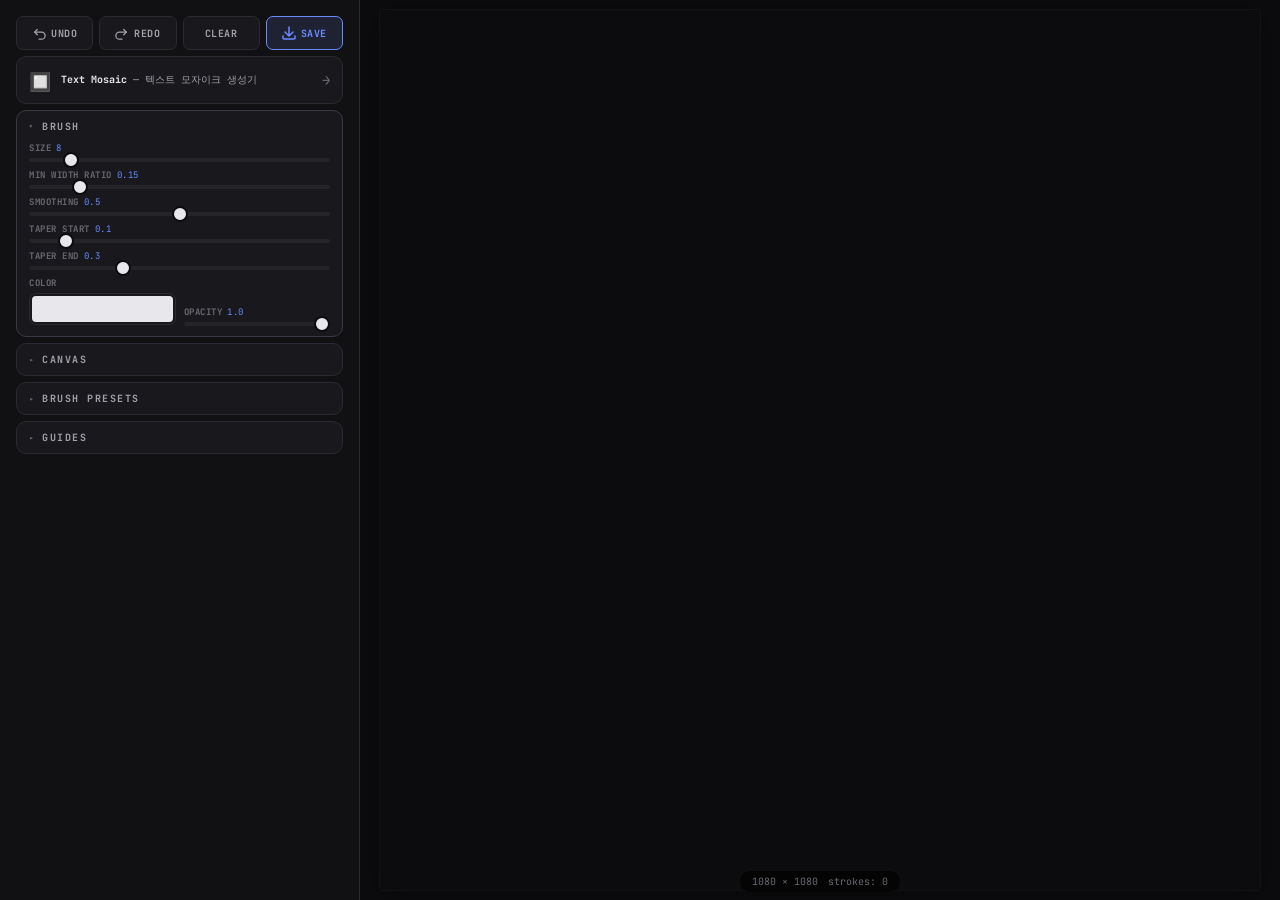
==== lettering/index.html @ c307fd3c "Add mobile-friendly lettering tool with Catmull-Rom spline smoothing New lettering/calligraphy page " ====
<!DOCTYPE html>
<html lang="ko">
<head>
    <meta charset="UTF-8">
    <meta name="viewport" content="width=device-width, initial-scale=1.0, maximum-scale=1.0, user-scalable=no">
    <title>Lettering Tool</title>
    <meta name="description" content="모바일 친화적 레터링/캘리그라피 도구">
    <meta name="theme-color" content="#111113">
    <link rel="icon" href="data:image/svg+xml,<svg xmlns='http://www.w3.org/2000/svg' viewBox='0 0 100 100'><text y='.9em' font-size='90'>✍</text></svg>">
    <link rel="preconnect" href="https://fonts.googleapis.com">
    <link rel="preconnect" href="https://fonts.gstatic.com" crossorigin>
    <link href="https://fonts.googleapis.com/css2?family=JetBrains+Mono:wght@400;700;800&family=Noto+Sans+KR:wght@400;500;700&display=swap" rel="stylesheet">
    <link rel="stylesheet" href="style.css">
</head>
<body>
    <div id="app">
        <div id="canvas-area">
            <canvas id="drawCanvas"></canvas>
            <div id="canvas-info">
                <span id="canvasInfoText">0 x 0</span>
                <span id="strokeCount">strokes: 0</span>
            </div>
        </div>

        <section id="controls">
            <div class="scroll-container">

                <!-- Quick Actions -->
                <div class="quick-actions">
                    <button id="undoBtn" class="btn-action" title="되돌리기 (Ctrl+Z)">
                        <svg width="14" height="14" viewBox="0 0 16 16" fill="none"><path d="M3 7H11C13.2091 7 15 8.79086 15 11C15 13.2091 13.2091 15 11 15H8" stroke="currentColor" stroke-width="1.5" stroke-linecap="round"/><path d="M6 4L3 7L6 10" stroke="currentColor" stroke-width="1.5" stroke-linecap="round" stroke-linejoin="round"/></svg>
                        UNDO
                    </button>
                    <button id="redoBtn" class="btn-action" title="다시하기 (Ctrl+Shift+Z)">
                        <svg width="14" height="14" viewBox="0 0 16 16" fill="none"><path d="M13 7H5C2.79086 7 1 8.79086 1 11C1 13.2091 2.79086 15 5 15H8" stroke="currentColor" stroke-width="1.5" stroke-linecap="round"/><path d="M10 4L13 7L10 10" stroke="currentColor" stroke-width="1.5" stroke-linecap="round" stroke-linejoin="round"/></svg>
                        REDO
                    </button>
                    <button id="clearBtn" class="btn-action danger">CLEAR</button>
                    <button id="exportBtn" class="btn-action primary">
                        <svg width="14" height="14" viewBox="0 0 14 14" fill="none"><path d="M7 1V10M3 6L7 10L11 6" stroke="currentColor" stroke-width="1.5" stroke-linecap="round" stroke-linejoin="round"/><path d="M1 10V12C1 12.5523 1.44772 13 2 13H12C12.5523 13 13 12.5523 13 12V10" stroke="currentColor" stroke-width="1.5" stroke-linecap="round"/></svg>
                        SAVE
                    </button>
                </div>

                <a href="../" class="tool-nav-link">
                    <span class="tool-nav-icon">🔲</span>
                    <span class="tool-nav-text"><strong>Text Mosaic</strong> — 텍스트 모자이크 생성기</span>
                    <span class="tool-nav-arrow">→</span>
                </a>

                <!-- BRUSH SETTINGS -->
                <details class="section-collapsible" open>
                    <summary class="section-toggle"><h2>BRUSH</h2></summary>
                    <div class="section-body">
                        <div class="field">
                            <label>SIZE <span class="val" id="sizeVal">8</span></label>
                            <input type="range" id="brushSize" min="1" max="60" value="8">
                        </div>
                        <div class="field">
                            <label>MIN WIDTH RATIO <span class="val" id="minWidthVal">0.15</span></label>
                            <input type="range" id="minWidthRatio" min="0" max="100" value="15">
                        </div>
                        <div class="field">
                            <label>SMOOTHING <span class="val" id="smoothVal">0.5</span></label>
                            <input type="range" id="smoothing" min="0" max="100" value="50">
                        </div>
                        <div class="field">
                            <label>TAPER START <span class="val" id="taperStartVal">0.1</span></label>
                            <input type="range" id="taperStart" min="0" max="100" value="10">
                        </div>
                        <div class="field">
                            <label>TAPER END <span class="val" id="taperEndVal">0.3</span></label>
                            <input type="range" id="taperEnd" min="0" max="100" value="30">
                        </div>
                        <div class="row-2">
                            <div class="field">
                                <label>COLOR</label>
                                <div class="color-input-wrap">
                                    <input type="color" id="brushColor" value="#e8e8ec">
                                </div>
                            </div>
                            <div class="field">
                                <label>OPACITY <span class="val" id="opacityVal">1.0</span></label>
                                <input type="range" id="brushOpacity" min="0" max="100" value="100">
                            </div>
                        </div>
                    </div>
                </details>

                <!-- CANVAS SETTINGS -->
                <details class="section-collapsible">
                    <summary class="section-toggle"><h2>CANVAS</h2></summary>
                    <div class="section-body">
                        <div class="row-2">
                            <div class="field">
                                <label>WIDTH</label>
                                <input type="number" id="canvasW" value="1080" min="100" max="4096">
                            </div>
                            <div class="field">
                                <label>HEIGHT</label>
                                <input type="number" id="canvasH" value="1080" min="100" max="4096">
                            </div>
                        </div>
                        <div class="field">
                            <label>BG COLOR</label>
                            <div class="color-input-wrap">
                                <input type="color" id="bgColor" value="#0c0c0e">
                            </div>
                        </div>
                        <button id="resizeBtn" class="btn-action" style="margin-top:4px">APPLY SIZE</button>
                    </div>
                </details>

                <!-- PRESETS -->
                <details class="section-collapsible">
                    <summary class="section-toggle"><h2>BRUSH PRESETS</h2></summary>
                    <div class="section-body">
                        <div class="preset-grid">
                            <button class="preset-btn" data-preset="pen">Pen</button>
                            <button class="preset-btn" data-preset="brush">Brush</button>
                            <button class="preset-btn" data-preset="marker">Marker</button>
                            <button class="preset-btn" data-preset="calligraphy">Calligraphy</button>
                        </div>
                    </div>
                </details>

                <!-- GUIDES -->
                <details class="section-collapsible">
                    <summary class="section-toggle"><h2>GUIDES</h2></summary>
                    <div class="section-body">
                        <div class="field">
                            <label>
                                <input type="checkbox" id="showGuides"> SHOW GUIDE LINES
                            </label>
                        </div>
                        <div class="field">
                            <label>ROWS <span class="val" id="guideRowsVal">4</span></label>
                            <input type="range" id="guideRows" min="1" max="12" value="4">
                        </div>
                        <div class="field">
                            <label>PADDING <span class="val" id="guidePadVal">5%</span></label>
                            <input type="range" id="guidePadding" min="0" max="30" value="5">
                        </div>
                    </div>
                </details>

            </div>
        </section>
    </div>

    <script src="sketch.js"></script>
</body>
</html>
---- lettering/style.css ----
/* ─── Reset ─── */
*, *::before, *::after {
    box-sizing: border-box;
    margin: 0;
    padding: 0;
    -webkit-tap-highlight-color: transparent;
}

:root {
    --bg-0: #0c0c0e;
    --bg-1: #111113;
    --bg-2: #19191d;
    --bg-3: #242429;
    --border: #2a2a30;
    --border-hover: #3a3a42;
    --text-1: #e8e8ec;
    --text-2: #a0a0a8;
    --text-3: #686870;
    --accent: #6c8aff;
    --accent-dim: #1e2233;
    --danger: #ff4455;
    --success: #44cc88;
    --radius: 10px;
    --radius-sm: 7px;
    --font-mono: 'JetBrains Mono', monospace;
    --font-sans: 'Noto Sans KR', -apple-system, BlinkMacSystemFont, sans-serif;
    --tr: 0.18s ease;
    --panel-w: 360px;
}

body, html {
    height: 100dvh;
    background: var(--bg-0);
    color: var(--text-1);
    font-family: var(--font-sans);
    font-size: 13px;
    overflow: hidden;
    -webkit-font-smoothing: antialiased;
}

/* ═══════════════════════════════════
   APP LAYOUT — Mobile First
   ═══════════════════════════════════ */
#app {
    height: 100dvh;
    display: flex;
    flex-direction: column;
    overflow: hidden;
}

/* ─── Canvas Area ─── */
#canvas-area {
    flex: 1 1 0;
    min-height: 0;
    background: var(--bg-0);
    display: flex;
    align-items: center;
    justify-content: center;
    position: relative;
    overflow: hidden;
    touch-action: none;
    cursor: crosshair;
}

#drawCanvas {
    display: block;
    border-radius: 2px;
}

#canvas-info {
    position: absolute;
    bottom: 8px;
    left: 50%;
    transform: translateX(-50%);
    font-family: var(--font-mono);
    font-size: 10px;
    color: var(--text-3);
    background: rgba(0,0,0,0.6);
    backdrop-filter: blur(6px);
    -webkit-backdrop-filter: blur(6px);
    padding: 4px 12px;
    border-radius: 12px;
    display: flex;
    gap: 10px;
    pointer-events: none;
    white-space: nowrap;
}

/* ─── Controls Panel ─── */
#controls {
    flex: 0 0 auto;
    max-height: 45dvh;
    overflow: hidden;
    background: var(--bg-1);
    display: flex;
    flex-direction: column;
    border-top: 1px solid var(--border);
    z-index: 100;
}

.scroll-container {
    flex: 1 1 0;
    min-height: 0;
    overflow-y: auto;
    overflow-x: hidden;
    padding: 10px;
    display: flex;
    flex-direction: column;
    gap: 6px;
    scrollbar-width: thin;
    scrollbar-color: var(--bg-3) transparent;
    -webkit-overflow-scrolling: touch;
}

.scroll-container::-webkit-scrollbar { width: 4px; }
.scroll-container::-webkit-scrollbar-track { background: transparent; }
.scroll-container::-webkit-scrollbar-thumb { background: var(--bg-3); border-radius: 2px; }

/* ─── Quick Actions ─── */
.quick-actions {
    display: flex;
    gap: 6px;
    flex-shrink: 0;
}

.btn-action {
    flex: 1;
    display: flex;
    align-items: center;
    justify-content: center;
    gap: 5px;
    padding: 9px 10px;
    background: var(--bg-2);
    border: 1px solid var(--border);
    color: var(--text-2);
    font-family: var(--font-mono);
    font-size: 10px;
    font-weight: 700;
    letter-spacing: 0.5px;
    border-radius: var(--radius-sm);
    cursor: pointer;
    transition: all var(--tr);
    white-space: nowrap;
}

.btn-action:hover { color: var(--text-1); border-color: var(--border-hover); }
.btn-action:active { transform: scale(0.97); }
.btn-action.primary { background: var(--accent-dim); color: var(--accent); border-color: var(--accent); }
.btn-action.primary:hover { background: var(--accent); color: var(--bg-0); }
.btn-action.danger:hover { color: var(--danger); border-color: var(--danger); }

/* ─── Tool Navigation ─── */
.tool-nav-link {
    display: flex;
    align-items: center;
    gap: 10px;
    padding: 10px 12px;
    background: var(--bg-2);
    border: 1px solid var(--border);
    border-radius: var(--radius);
    text-decoration: none;
    color: var(--text-1);
    transition: all var(--tr);
    flex-shrink: 0;
}

.tool-nav-link:hover { border-color: var(--accent); background: var(--accent-dim); }
.tool-nav-icon { font-size: 18px; flex-shrink: 0; }
.tool-nav-text { flex: 1; font-family: var(--font-mono); font-size: 10px; color: var(--text-2); line-height: 1.4; }
.tool-nav-text strong { color: var(--text-1); font-weight: 700; }
.tool-nav-arrow { font-family: var(--font-mono); font-size: 14px; color: var(--text-3); flex-shrink: 0; }

/* ─── Collapsible Sections ─── */
.section-collapsible {
    background: var(--bg-2);
    border: 1px solid var(--border);
    border-radius: var(--radius);
    flex-shrink: 0;
}

.section-collapsible[open] { border-color: var(--border-hover); }

.section-toggle {
    display: flex;
    align-items: center;
    padding: 9px 12px;
    cursor: pointer;
    user-select: none;
    list-style: none;
    gap: 8px;
}

.section-toggle::-webkit-details-marker { display: none; }
.section-toggle::marker { content: ''; }

.section-toggle h2 {
    font-family: var(--font-mono);
    font-size: 10px;
    font-weight: 700;
    letter-spacing: 1.5px;
    color: var(--text-2);
    flex: 1;
}

.section-toggle::before {
    content: '\25B8';
    font-size: 9px;
    color: var(--text-3);
    transition: transform var(--tr);
    flex-shrink: 0;
}

.section-collapsible[open] > .section-toggle::before { transform: rotate(90deg); }

.section-body {
    padding: 0 12px 10px;
    display: flex;
    flex-direction: column;
    gap: 7px;
}

/* ─── Form Fields ─── */
.field {
    display: flex;
    flex-direction: column;
    gap: 4px;
    flex: 1;
    min-width: 0;
}

.field label {
    font-family: var(--font-mono);
    font-size: 9px;
    color: var(--text-3);
    font-weight: 700;
    letter-spacing: 0.5px;
    display: flex;
    align-items: center;
    gap: 5px;
}

.field label .val { color: var(--accent); font-weight: 400; }

.row-2 { display: flex; gap: 8px; align-items: flex-end; }

input[type="text"],
input[type="number"],
select {
    background: var(--bg-0);
    border: 1px solid var(--border);
    color: var(--text-1);
    padding: 8px 10px;
    border-radius: var(--radius-sm);
    font-size: 12px;
    font-family: var(--font-sans);
    width: 100%;
    min-width: 0;
    outline: none;
    transition: border-color var(--tr);
}

input:focus { border-color: var(--accent); }

/* ─── Range Slider ─── */
input[type="range"] {
    -webkit-appearance: none;
    appearance: none;
    width: 100%;
    height: 4px;
    background: var(--bg-3);
    border-radius: 2px;
    outline: none;
    cursor: pointer;
}

input[type="range"]::-webkit-slider-thumb {
    -webkit-appearance: none;
    width: 16px;
    height: 16px;
    background: var(--text-1);
    border-radius: 50%;
    border: 2px solid var(--bg-0);
    cursor: pointer;
    transition: background var(--tr);
}

input[type="range"]::-webkit-slider-thumb:hover { background: var(--accent); }

input[type="range"]::-moz-range-thumb {
    width: 16px;
    height: 16px;
    background: var(--text-1);
    border-radius: 50%;
    border: 2px solid var(--bg-0);
    cursor: pointer;
}

/* ─── Color Input ─── */
.color-input-wrap {
    position: relative;
}

input[type="color"] {
    -webkit-appearance: none;
    appearance: none;
    width: 100%;
    height: 32px;
    background: none;
    border: 1px solid var(--border);
    border-radius: var(--radius-sm);
    cursor: pointer;
    padding: 2px;
}

input[type="color"]::-webkit-color-swatch-wrapper { padding: 0; }
input[type="color"]::-webkit-color-swatch { border: none; border-radius: 4px; }

/* ─── Checkbox ─── */
input[type="checkbox"] {
    accent-color: var(--accent);
    margin-right: 4px;
    cursor: pointer;
}

/* ─── Presets ─── */
.preset-grid {
    display: grid;
    grid-template-columns: 1fr 1fr;
    gap: 6px;
}

.preset-btn {
    padding: 8px 10px;
    background: var(--bg-3);
    border: 1px solid var(--border);
    color: var(--text-2);
    font-family: var(--font-mono);
    font-size: 10px;
    font-weight: 700;
    border-radius: var(--radius-sm);
    cursor: pointer;
    transition: all var(--tr);
}

.preset-btn:hover { color: var(--text-1); border-color: var(--border-hover); }
.preset-btn:active { transform: scale(0.97); }
.preset-btn.active { border-color: var(--accent); color: var(--accent); background: var(--accent-dim); }

/* ─── Animations ─── */
@keyframes fadeIn {
    from { opacity: 0; transform: translateY(3px); }
    to { opacity: 1; transform: translateY(0); }
}

/* ═══════════════════════════════════
   DESKTOP LAYOUT (min-width: 768px)
   ═══════════════════════════════════ */
@media (min-width: 768px) {
    #app { flex-direction: row; }

    #controls {
        order: -1;
        width: var(--panel-w);
        min-width: var(--panel-w);
        max-height: 100dvh;
        height: 100dvh;
        border-top: none;
        border-right: 1px solid var(--border);
    }

    #canvas-area {
        flex: 1;
        height: 100dvh;
        max-height: 100dvh;
        min-height: unset;
        background-image: radial-gradient(circle at 50% 50%, rgba(108,138,255,0.02) 0%, transparent 60%);
    }

    #drawCanvas {
        box-shadow: 0 4px 30px rgba(0,0,0,0.4), 0 0 0 1px rgba(255,255,255,0.04);
        border-radius: 3px;
    }

    .scroll-container { padding: 16px; }
}

/* ═══════════════════════════════════
   MOBILE LAYOUT
   ═══════════════════════════════════ */
@media (max-width: 767px) {
    #canvas-area {
        flex: 1 1 0;
        min-height: 0;
    }

    #controls {
        flex: 0 0 auto;
        max-height: 45dvh;
    }

    input[type="number"] {
        font-size: 16px; /* prevents iOS auto-zoom */
    }
}
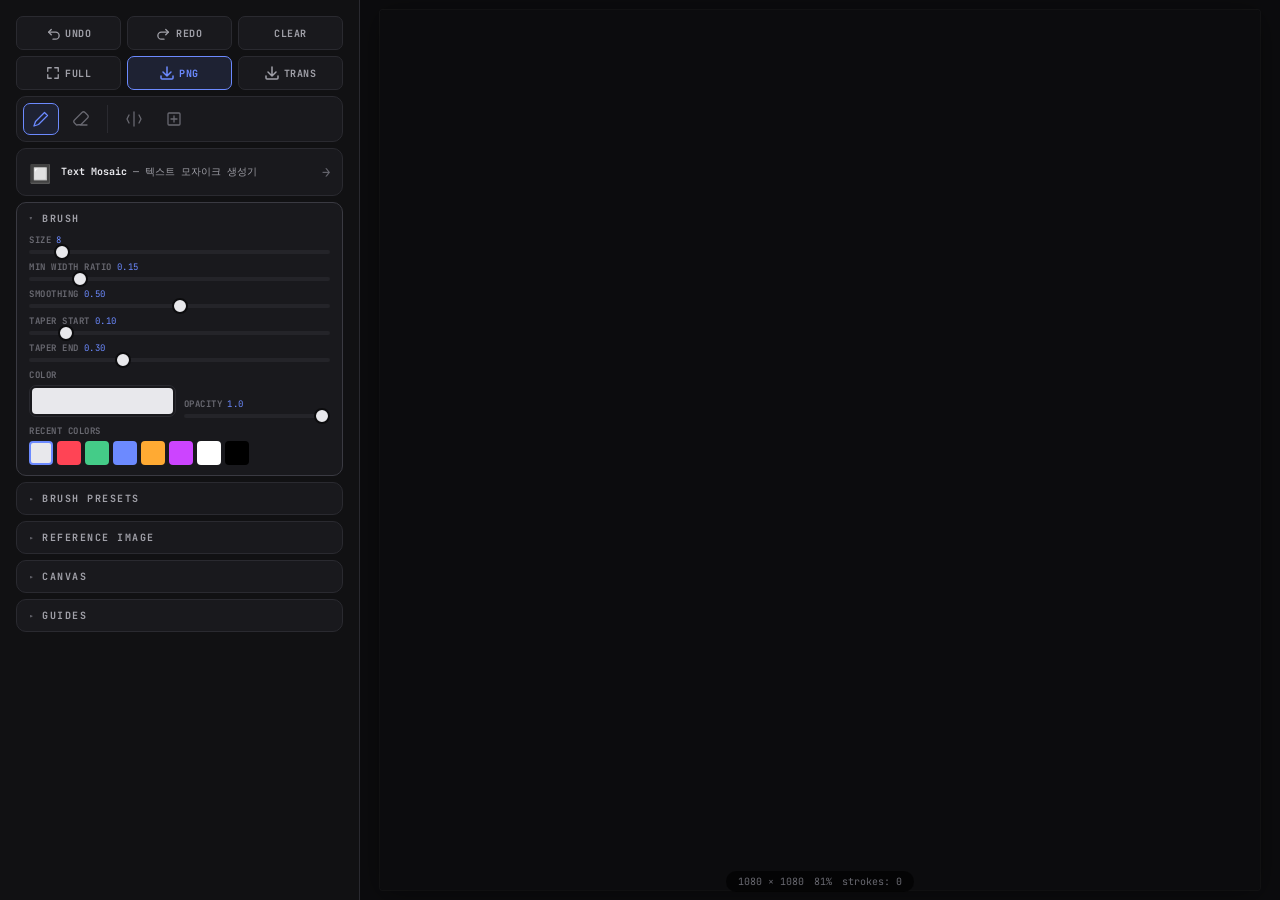
==== commit fdd6c17f: "Upgrade lettering tool: zoom/pan, eraser, mirror, ref image, palette Major improvements: - Pinch zoo" ====
--- a/lettering/index.html
+++ b/lettering/index.html
@@ -16,16 +16,26 @@
     <div id="app">
         <div id="canvas-area">
             <canvas id="drawCanvas"></canvas>
+            <div id="brushCursor"></div>
             <div id="canvas-info">
-                <span id="canvasInfoText">0 x 0</span>
+                <span id="canvasInfoText">1080 × 1080</span>
+                <span id="zoomLevel">100%</span>
                 <span id="strokeCount">strokes: 0</span>
             </div>
         </div>
 
+        <!-- Fullscreen overlay -->
+        <div id="fullscreen-view" class="hidden">
+            <canvas id="fullscreenCanvas"></canvas>
+            <button id="closeFullscreen" class="close-btn" aria-label="닫기">
+                <svg width="18" height="18" viewBox="0 0 18 18" fill="none"><path d="M1 1L17 17M17 1L1 17" stroke="currentColor" stroke-width="2" stroke-linecap="round"/></svg>
+            </button>
+        </div>
+
         <section id="controls">
             <div class="scroll-container">
 
-                <!-- Quick Actions -->
+                <!-- Quick Actions Row 1 -->
                 <div class="quick-actions">
                     <button id="undoBtn" class="btn-action" title="되돌리기 (Ctrl+Z)">
                         <svg width="14" height="14" viewBox="0 0 16 16" fill="none"><path d="M3 7H11C13.2091 7 15 8.79086 15 11C15 13.2091 13.2091 15 11 15H8" stroke="currentColor" stroke-width="1.5" stroke-linecap="round"/><path d="M6 4L3 7L6 10" stroke="currentColor" stroke-width="1.5" stroke-linecap="round" stroke-linejoin="round"/></svg>
@@ -36,9 +46,38 @@
                         REDO
                     </button>
                     <button id="clearBtn" class="btn-action danger">CLEAR</button>
+                </div>
+
+                <!-- Quick Actions Row 2 -->
+                <div class="quick-actions">
+                    <button id="fullscreenBtn" class="btn-action" title="전체화면 미리보기">
+                        <svg width="14" height="14" viewBox="0 0 16 16" fill="none"><path d="M2 6V2H6M10 2H14V6M14 10V14H10M6 14H2V10" stroke="currentColor" stroke-width="1.5" stroke-linecap="round" stroke-linejoin="round"/></svg>
+                        FULL
+                    </button>
                     <button id="exportBtn" class="btn-action primary">
                         <svg width="14" height="14" viewBox="0 0 14 14" fill="none"><path d="M7 1V10M3 6L7 10L11 6" stroke="currentColor" stroke-width="1.5" stroke-linecap="round" stroke-linejoin="round"/><path d="M1 10V12C1 12.5523 1.44772 13 2 13H12C12.5523 13 13 12.5523 13 12V10" stroke="currentColor" stroke-width="1.5" stroke-linecap="round"/></svg>
-                        SAVE
+                        PNG
+                    </button>
+                    <button id="exportTransBtn" class="btn-action">
+                        <svg width="14" height="14" viewBox="0 0 14 14" fill="none"><path d="M7 1V10M3 6L7 10L11 6" stroke="currentColor" stroke-width="1.5" stroke-linecap="round" stroke-linejoin="round"/><path d="M1 10V12C1 12.5523 1.44772 13 2 13H12C12.5523 13 13 12.5523 13 12V10" stroke="currentColor" stroke-width="1.5" stroke-linecap="round"/></svg>
+                        TRANS
+                    </button>
+                </div>
+
+                <!-- Tool Selection Bar -->
+                <div class="tool-bar">
+                    <button class="tool-btn active" data-tool="brush" title="브러시 (B)">
+                        <svg width="16" height="16" viewBox="0 0 16 16" fill="none"><path d="M11.5 1.5L14.5 4.5L5.5 13.5L1 15L2.5 10.5L11.5 1.5Z" stroke="currentColor" stroke-width="1.3" stroke-linecap="round" stroke-linejoin="round"/></svg>
+                    </button>
+                    <button class="tool-btn" data-tool="eraser" title="지우개 (E)">
+                        <svg width="16" height="16" viewBox="0 0 16 16" fill="none"><path d="M7 14H14M3.5 14L1.5 12C0.7 11.2 0.7 9.8 1.5 9L9 1.5C9.8 0.7 11.2 0.7 12 1.5L14.5 4C15.3 4.8 15.3 6.2 14.5 7L8 13.5L3.5 14Z" stroke="currentColor" stroke-width="1.3" stroke-linecap="round" stroke-linejoin="round"/></svg>
+                    </button>
+                    <div class="tool-separator"></div>
+                    <button class="tool-btn" id="mirrorBtn" data-tool="mirror" title="좌우 대칭 (M)">
+                        <svg width="16" height="16" viewBox="0 0 16 16" fill="none"><path d="M8 1V15M3 4L1 8L3 12M13 4L15 8L13 12" stroke="currentColor" stroke-width="1.3" stroke-linecap="round" stroke-linejoin="round"/></svg>
+                    </button>
+                    <button class="tool-btn" id="fitBtn" title="화면에 맞추기">
+                        <svg width="16" height="16" viewBox="0 0 16 16" fill="none"><rect x="2" y="2" width="12" height="12" rx="1" stroke="currentColor" stroke-width="1.3"/><path d="M5 8H11M8 5V11" stroke="currentColor" stroke-width="1.3" stroke-linecap="round"/></svg>
                     </button>
                 </div>
 
@@ -54,22 +93,22 @@
                     <div class="section-body">
                         <div class="field">
                             <label>SIZE <span class="val" id="sizeVal">8</span></label>
-                            <input type="range" id="brushSize" min="1" max="60" value="8">
+                            <input type="range" id="brushSize" min="1" max="80" value="8">
                         </div>
                         <div class="field">
                             <label>MIN WIDTH RATIO <span class="val" id="minWidthVal">0.15</span></label>
                             <input type="range" id="minWidthRatio" min="0" max="100" value="15">
                         </div>
                         <div class="field">
-                            <label>SMOOTHING <span class="val" id="smoothVal">0.5</span></label>
+                            <label>SMOOTHING <span class="val" id="smoothVal">0.50</span></label>
                             <input type="range" id="smoothing" min="0" max="100" value="50">
                         </div>
                         <div class="field">
-                            <label>TAPER START <span class="val" id="taperStartVal">0.1</span></label>
+                            <label>TAPER START <span class="val" id="taperStartVal">0.10</span></label>
                             <input type="range" id="taperStart" min="0" max="100" value="10">
                         </div>
                         <div class="field">
-                            <label>TAPER END <span class="val" id="taperEndVal">0.3</span></label>
+                            <label>TAPER END <span class="val" id="taperEndVal">0.30</span></label>
                             <input type="range" id="taperEnd" min="0" max="100" value="30">
                         </div>
                         <div class="row-2">
@@ -84,34 +123,15 @@
                                 <input type="range" id="brushOpacity" min="0" max="100" value="100">
                             </div>
                         </div>
-                    </div>
-                </details>
-
-                <!-- CANVAS SETTINGS -->
-                <details class="section-collapsible">
-                    <summary class="section-toggle"><h2>CANVAS</h2></summary>
-                    <div class="section-body">
-                        <div class="row-2">
-                            <div class="field">
-                                <label>WIDTH</label>
-                                <input type="number" id="canvasW" value="1080" min="100" max="4096">
-                            </div>
-                            <div class="field">
-                                <label>HEIGHT</label>
-                                <input type="number" id="canvasH" value="1080" min="100" max="4096">
-                            </div>
-                        </div>
-                        <div class="field">
-                            <label>BG COLOR</label>
-                            <div class="color-input-wrap">
-                                <input type="color" id="bgColor" value="#0c0c0e">
-                            </div>
-                        </div>
-                        <button id="resizeBtn" class="btn-action" style="margin-top:4px">APPLY SIZE</button>
-                    </div>
-                </details>
-
-                <!-- PRESETS -->
+                        <!-- Recent Colors -->
+                        <div class="field">
+                            <label>RECENT COLORS</label>
+                            <div id="recentColors" class="color-palette"></div>
+                        </div>
+                    </div>
+                </details>
+
+                <!-- BRUSH PRESETS -->
                 <details class="section-collapsible">
                     <summary class="section-toggle"><h2>BRUSH PRESETS</h2></summary>
                     <div class="section-body">
@@ -120,7 +140,56 @@
                             <button class="preset-btn" data-preset="brush">Brush</button>
                             <button class="preset-btn" data-preset="marker">Marker</button>
                             <button class="preset-btn" data-preset="calligraphy">Calligraphy</button>
-                        </div>
+                            <button class="preset-btn" data-preset="ink">Ink</button>
+                            <button class="preset-btn" data-preset="pencil">Pencil</button>
+                        </div>
+                    </div>
+                </details>
+
+                <!-- REFERENCE IMAGE -->
+                <details class="section-collapsible">
+                    <summary class="section-toggle"><h2>REFERENCE IMAGE</h2></summary>
+                    <div class="section-body">
+                        <label for="refImageInput" class="btn-action upload-btn" tabindex="0" role="button" style="margin-bottom:4px">
+                            <svg width="14" height="14" viewBox="0 0 14 14" fill="none"><path d="M7 1V10M3 5L7 1L11 5" stroke="currentColor" stroke-width="1.5" stroke-linecap="round" stroke-linejoin="round"/><path d="M1 10V12C1 12.5523 1.44772 13 2 13H12C12.5523 13 13 12.5523 13 12V10" stroke="currentColor" stroke-width="1.5" stroke-linecap="round"/></svg>
+                            LOAD REFERENCE
+                        </label>
+                        <input type="file" id="refImageInput" accept="image/*" style="display:none">
+                        <div class="field">
+                            <label>OPACITY <span class="val" id="refOpacityVal">0.30</span></label>
+                            <input type="range" id="refOpacity" min="0" max="100" value="30">
+                        </div>
+                        <button id="removeRefBtn" class="btn-action danger" style="margin-top:2px">REMOVE</button>
+                    </div>
+                </details>
+
+                <!-- CANVAS SETTINGS -->
+                <details class="section-collapsible">
+                    <summary class="section-toggle"><h2>CANVAS</h2></summary>
+                    <div class="section-body">
+                        <div class="preset-grid" style="margin-bottom:6px">
+                            <button class="size-preset-btn" data-w="1080" data-h="1080">1080x1080</button>
+                            <button class="size-preset-btn" data-w="1080" data-h="1920">1080x1920</button>
+                            <button class="size-preset-btn" data-w="1920" data-h="1080">1920x1080</button>
+                            <button class="size-preset-btn" data-w="2048" data-h="2048">2048x2048</button>
+                        </div>
+                        <div class="row-2">
+                            <div class="field">
+                                <label>WIDTH</label>
+                                <input type="number" id="canvasW" value="1080" min="100" max="4096">
+                            </div>
+                            <div class="field">
+                                <label>HEIGHT</label>
+                                <input type="number" id="canvasH" value="1080" min="100" max="4096">
+                            </div>
+                        </div>
+                        <div class="field">
+                            <label>BG COLOR</label>
+                            <div class="color-input-wrap">
+                                <input type="color" id="bgColor" value="#0c0c0e">
+                            </div>
+                        </div>
+                        <button id="resizeBtn" class="btn-action" style="margin-top:4px">APPLY SIZE</button>
                     </div>
                 </details>
 
@@ -134,12 +203,21 @@
                             </label>
                         </div>
                         <div class="field">
+                            <label>
+                                <input type="checkbox" id="showGrid"> SHOW GRID
+                            </label>
+                        </div>
+                        <div class="field">
                             <label>ROWS <span class="val" id="guideRowsVal">4</span></label>
                             <input type="range" id="guideRows" min="1" max="12" value="4">
                         </div>
                         <div class="field">
                             <label>PADDING <span class="val" id="guidePadVal">5%</span></label>
                             <input type="range" id="guidePadding" min="0" max="30" value="5">
+                        </div>
+                        <div class="field">
+                            <label>GRID SIZE <span class="val" id="gridSizeVal">50</span></label>
+                            <input type="range" id="gridSize" min="10" max="200" value="50">
                         </div>
                     </div>
                 </details>
--- a/lettering/style.css
+++ b/lettering/style.css
@@ -62,9 +62,32 @@
     cursor: crosshair;
 }
 
+#canvas-area.eraser-mode { cursor: none; }
+#canvas-area.panning { cursor: grab; }
+#canvas-area.panning:active { cursor: grabbing; }
+
 #drawCanvas {
     display: block;
     border-radius: 2px;
+    position: absolute;
+    transform-origin: 0 0;
+}
+
+/* ─── Brush Cursor ─── */
+#brushCursor {
+    position: absolute;
+    border: 1.5px solid rgba(108,138,255,0.6);
+    border-radius: 50%;
+    pointer-events: none;
+    z-index: 10;
+    display: none;
+    transform: translate(-50%, -50%);
+    transition: width 0.1s ease, height 0.1s ease;
+}
+
+#canvas-area:hover #brushCursor,
+#canvas-area.drawing #brushCursor {
+    display: block;
 }
 
 #canvas-info {
@@ -84,6 +107,42 @@
     gap: 10px;
     pointer-events: none;
     white-space: nowrap;
+    z-index: 5;
+}
+
+/* ─── Fullscreen View ─── */
+#fullscreen-view {
+    position: fixed;
+    inset: 0;
+    z-index: 9999;
+    background: var(--bg-0);
+    display: flex;
+    align-items: center;
+    justify-content: center;
+}
+
+#fullscreen-view.hidden { display: none; }
+
+#fullscreenCanvas {
+    max-width: 100%;
+    max-height: 100%;
+    object-fit: contain;
+}
+
+.close-btn {
+    position: absolute;
+    top: 16px;
+    right: 16px;
+    width: 40px;
+    height: 40px;
+    background: rgba(0,0,0,0.6);
+    border: 1px solid var(--border);
+    color: var(--text-1);
+    border-radius: 50%;
+    cursor: pointer;
+    display: grid;
+    place-items: center;
+    backdrop-filter: blur(6px);
 }
 
 /* ─── Controls Panel ─── */
@@ -148,6 +207,41 @@
 .btn-action.primary { background: var(--accent-dim); color: var(--accent); border-color: var(--accent); }
 .btn-action.primary:hover { background: var(--accent); color: var(--bg-0); }
 .btn-action.danger:hover { color: var(--danger); border-color: var(--danger); }
+
+/* ─── Tool Bar ─── */
+.tool-bar {
+    display: flex;
+    gap: 4px;
+    padding: 6px;
+    background: var(--bg-2);
+    border: 1px solid var(--border);
+    border-radius: var(--radius);
+    flex-shrink: 0;
+}
+
+.tool-btn {
+    width: 36px;
+    height: 32px;
+    background: none;
+    border: 1px solid transparent;
+    color: var(--text-3);
+    border-radius: var(--radius-sm);
+    cursor: pointer;
+    display: grid;
+    place-items: center;
+    transition: all var(--tr);
+    padding: 0;
+}
+
+.tool-btn:hover { color: var(--text-1); background: var(--bg-3); }
+.tool-btn.active { color: var(--accent); border-color: var(--accent); background: var(--accent-dim); }
+
+.tool-separator {
+    width: 1px;
+    background: var(--border);
+    margin: 2px 4px;
+    flex-shrink: 0;
+}
 
 /* ─── Tool Navigation ─── */
 .tool-nav-link {
@@ -322,6 +416,27 @@
     cursor: pointer;
 }
 
+/* ─── Color Palette ─── */
+.color-palette {
+    display: flex;
+    gap: 4px;
+    flex-wrap: wrap;
+    min-height: 24px;
+}
+
+.color-swatch {
+    width: 24px;
+    height: 24px;
+    border-radius: 4px;
+    border: 2px solid transparent;
+    cursor: pointer;
+    transition: all var(--tr);
+    padding: 0;
+}
+
+.color-swatch:hover { border-color: var(--text-2); transform: scale(1.1); }
+.color-swatch.active { border-color: var(--accent); }
+
 /* ─── Presets ─── */
 .preset-grid {
     display: grid;
@@ -329,7 +444,7 @@
     gap: 6px;
 }
 
-.preset-btn {
+.preset-btn, .size-preset-btn {
     padding: 8px 10px;
     background: var(--bg-3);
     border: 1px solid var(--border);
@@ -342,8 +457,8 @@
     transition: all var(--tr);
 }
 
-.preset-btn:hover { color: var(--text-1); border-color: var(--border-hover); }
-.preset-btn:active { transform: scale(0.97); }
+.preset-btn:hover, .size-preset-btn:hover { color: var(--text-1); border-color: var(--border-hover); }
+.preset-btn:active, .size-preset-btn:active { transform: scale(0.97); }
 .preset-btn.active { border-color: var(--accent); color: var(--accent); background: var(--accent-dim); }
 
 /* ─── Animations ─── */
@@ -401,4 +516,9 @@
     input[type="number"] {
         font-size: 16px; /* prevents iOS auto-zoom */
     }
-}
+
+    .tool-btn {
+        width: 40px;
+        height: 36px;
+    }
+}
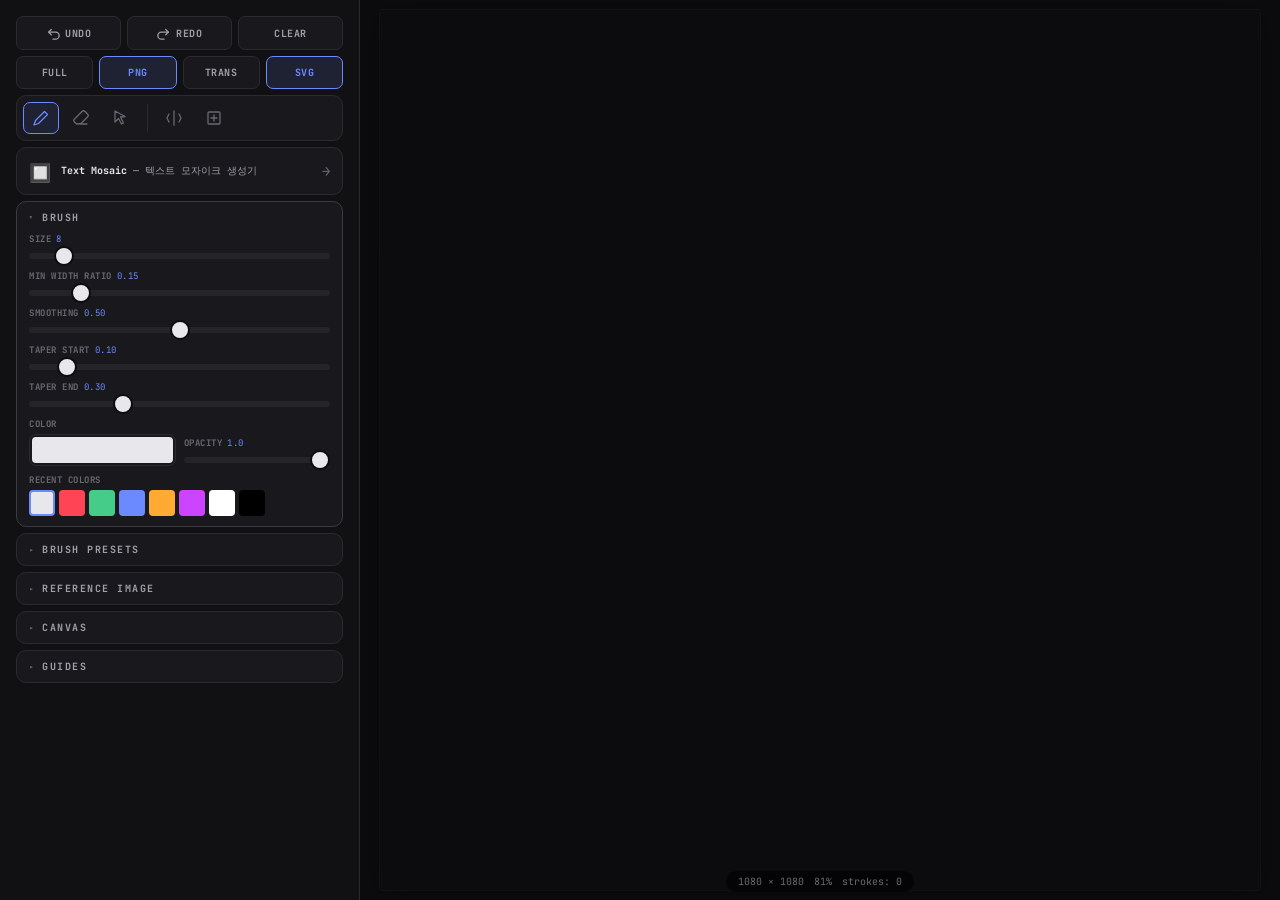
==== commit 876975bf: "v3: Vector handle editing, SVG export, mobile scroll fix Major features: - Select tool (V): tap stro" ====
--- a/lettering/index.html
+++ b/lettering/index.html
@@ -4,7 +4,7 @@
     <meta charset="UTF-8">
     <meta name="viewport" content="width=device-width, initial-scale=1.0, maximum-scale=1.0, user-scalable=no">
     <title>Lettering Tool</title>
-    <meta name="description" content="모바일 친화적 레터링/캘리그라피 도구">
+    <meta name="description" content="모바일 친화적 레터링/캘리그라피 도구 — 벡터 편집 + SVG 내보내기">
     <meta name="theme-color" content="#111113">
     <link rel="icon" href="data:image/svg+xml,<svg xmlns='http://www.w3.org/2000/svg' viewBox='0 0 100 100'><text y='.9em' font-size='90'>✍</text></svg>">
     <link rel="preconnect" href="https://fonts.googleapis.com">
@@ -50,21 +50,13 @@
 
                 <!-- Quick Actions Row 2 -->
                 <div class="quick-actions">
-                    <button id="fullscreenBtn" class="btn-action" title="전체화면 미리보기">
-                        <svg width="14" height="14" viewBox="0 0 16 16" fill="none"><path d="M2 6V2H6M10 2H14V6M14 10V14H10M6 14H2V10" stroke="currentColor" stroke-width="1.5" stroke-linecap="round" stroke-linejoin="round"/></svg>
-                        FULL
-                    </button>
-                    <button id="exportBtn" class="btn-action primary">
-                        <svg width="14" height="14" viewBox="0 0 14 14" fill="none"><path d="M7 1V10M3 6L7 10L11 6" stroke="currentColor" stroke-width="1.5" stroke-linecap="round" stroke-linejoin="round"/><path d="M1 10V12C1 12.5523 1.44772 13 2 13H12C12.5523 13 13 12.5523 13 12V10" stroke="currentColor" stroke-width="1.5" stroke-linecap="round"/></svg>
-                        PNG
-                    </button>
-                    <button id="exportTransBtn" class="btn-action">
-                        <svg width="14" height="14" viewBox="0 0 14 14" fill="none"><path d="M7 1V10M3 6L7 10L11 6" stroke="currentColor" stroke-width="1.5" stroke-linecap="round" stroke-linejoin="round"/><path d="M1 10V12C1 12.5523 1.44772 13 2 13H12C12.5523 13 13 12.5523 13 12V10" stroke="currentColor" stroke-width="1.5" stroke-linecap="round"/></svg>
-                        TRANS
-                    </button>
+                    <button id="fullscreenBtn" class="btn-action">FULL</button>
+                    <button id="exportBtn" class="btn-action primary">PNG</button>
+                    <button id="exportTransBtn" class="btn-action">TRANS</button>
+                    <button id="exportSvgBtn" class="btn-action primary">SVG</button>
                 </div>
 
-                <!-- Tool Selection Bar -->
+                <!-- Tool Bar -->
                 <div class="tool-bar">
                     <button class="tool-btn active" data-tool="brush" title="브러시 (B)">
                         <svg width="16" height="16" viewBox="0 0 16 16" fill="none"><path d="M11.5 1.5L14.5 4.5L5.5 13.5L1 15L2.5 10.5L11.5 1.5Z" stroke="currentColor" stroke-width="1.3" stroke-linecap="round" stroke-linejoin="round"/></svg>
@@ -72,11 +64,14 @@
                     <button class="tool-btn" data-tool="eraser" title="지우개 (E)">
                         <svg width="16" height="16" viewBox="0 0 16 16" fill="none"><path d="M7 14H14M3.5 14L1.5 12C0.7 11.2 0.7 9.8 1.5 9L9 1.5C9.8 0.7 11.2 0.7 12 1.5L14.5 4C15.3 4.8 15.3 6.2 14.5 7L8 13.5L3.5 14Z" stroke="currentColor" stroke-width="1.3" stroke-linecap="round" stroke-linejoin="round"/></svg>
                     </button>
+                    <button class="tool-btn" data-tool="select" title="선택/편집 (V)">
+                        <svg width="16" height="16" viewBox="0 0 16 16" fill="none"><path d="M2 1L2 12L5.5 8.5L8.5 14L10.5 13L7.5 7L12 6.5L2 1Z" stroke="currentColor" stroke-width="1.3" stroke-linecap="round" stroke-linejoin="round"/></svg>
+                    </button>
                     <div class="tool-separator"></div>
-                    <button class="tool-btn" id="mirrorBtn" data-tool="mirror" title="좌우 대칭 (M)">
+                    <button class="tool-btn" id="mirrorBtn" title="좌우 대칭 (M)">
                         <svg width="16" height="16" viewBox="0 0 16 16" fill="none"><path d="M8 1V15M3 4L1 8L3 12M13 4L15 8L13 12" stroke="currentColor" stroke-width="1.3" stroke-linecap="round" stroke-linejoin="round"/></svg>
                     </button>
-                    <button class="tool-btn" id="fitBtn" title="화면에 맞추기">
+                    <button class="tool-btn" id="fitBtn" title="화면 맞추기 (0)">
                         <svg width="16" height="16" viewBox="0 0 16 16" fill="none"><rect x="2" y="2" width="12" height="12" rx="1" stroke="currentColor" stroke-width="1.3"/><path d="M5 8H11M8 5V11" stroke="currentColor" stroke-width="1.3" stroke-linecap="round"/></svg>
                     </button>
                 </div>
@@ -123,11 +118,29 @@
                                 <input type="range" id="brushOpacity" min="0" max="100" value="100">
                             </div>
                         </div>
-                        <!-- Recent Colors -->
                         <div class="field">
                             <label>RECENT COLORS</label>
                             <div id="recentColors" class="color-palette"></div>
                         </div>
+                    </div>
+                </details>
+
+                <!-- SELECT TOOL INFO -->
+                <details class="section-collapsible" id="selectInfo" style="display:none">
+                    <summary class="section-toggle"><h2>SELECTED STROKE</h2></summary>
+                    <div class="section-body">
+                        <p class="hint-text" id="selectHintText">스트로크를 탭하여 선택하세요. 앵커 포인트와 핸들을 드래그하여 곡선을 편집합니다.</p>
+                        <div class="field">
+                            <label>STROKE COLOR</label>
+                            <div class="color-input-wrap">
+                                <input type="color" id="selectedStrokeColor" value="#e8e8ec">
+                            </div>
+                        </div>
+                        <div class="field">
+                            <label>STROKE SIZE <span class="val" id="selectedSizeVal">8</span></label>
+                            <input type="range" id="selectedStrokeSize" min="1" max="80" value="8">
+                        </div>
+                        <button id="deleteStrokeBtn" class="btn-action danger" style="margin-top:4px">DELETE STROKE</button>
                     </div>
                 </details>
 
@@ -150,10 +163,7 @@
                 <details class="section-collapsible">
                     <summary class="section-toggle"><h2>REFERENCE IMAGE</h2></summary>
                     <div class="section-body">
-                        <label for="refImageInput" class="btn-action upload-btn" tabindex="0" role="button" style="margin-bottom:4px">
-                            <svg width="14" height="14" viewBox="0 0 14 14" fill="none"><path d="M7 1V10M3 5L7 1L11 5" stroke="currentColor" stroke-width="1.5" stroke-linecap="round" stroke-linejoin="round"/><path d="M1 10V12C1 12.5523 1.44772 13 2 13H12C12.5523 13 13 12.5523 13 12V10" stroke="currentColor" stroke-width="1.5" stroke-linecap="round"/></svg>
-                            LOAD REFERENCE
-                        </label>
+                        <label for="refImageInput" class="btn-action upload-btn" tabindex="0" role="button" style="margin-bottom:4px">LOAD REFERENCE</label>
                         <input type="file" id="refImageInput" accept="image/*" style="display:none">
                         <div class="field">
                             <label>OPACITY <span class="val" id="refOpacityVal">0.30</span></label>
@@ -168,10 +178,10 @@
                     <summary class="section-toggle"><h2>CANVAS</h2></summary>
                     <div class="section-body">
                         <div class="preset-grid" style="margin-bottom:6px">
-                            <button class="size-preset-btn" data-w="1080" data-h="1080">1080x1080</button>
-                            <button class="size-preset-btn" data-w="1080" data-h="1920">1080x1920</button>
-                            <button class="size-preset-btn" data-w="1920" data-h="1080">1920x1080</button>
-                            <button class="size-preset-btn" data-w="2048" data-h="2048">2048x2048</button>
+                            <button class="size-preset-btn" data-w="1080" data-h="1080">1080²</button>
+                            <button class="size-preset-btn" data-w="1080" data-h="1920">1080×1920</button>
+                            <button class="size-preset-btn" data-w="1920" data-h="1080">1920×1080</button>
+                            <button class="size-preset-btn" data-w="2048" data-h="2048">2048²</button>
                         </div>
                         <div class="row-2">
                             <div class="field">
@@ -198,14 +208,10 @@
                     <summary class="section-toggle"><h2>GUIDES</h2></summary>
                     <div class="section-body">
                         <div class="field">
-                            <label>
-                                <input type="checkbox" id="showGuides"> SHOW GUIDE LINES
-                            </label>
-                        </div>
-                        <div class="field">
-                            <label>
-                                <input type="checkbox" id="showGrid"> SHOW GRID
-                            </label>
+                            <label><input type="checkbox" id="showGuides"> GUIDE LINES</label>
+                        </div>
+                        <div class="field">
+                            <label><input type="checkbox" id="showGrid"> GRID</label>
                         </div>
                         <div class="field">
                             <label>ROWS <span class="val" id="guideRowsVal">4</span></label>
--- a/lettering/style.css
+++ b/lettering/style.css
@@ -48,7 +48,9 @@
     overflow: hidden;
 }
 
-/* ─── Canvas Area ─── */
+/* ─── Canvas Area ───
+   touch-action:none ONLY here so drawing works.
+   The controls panel keeps default touch-action for scrolling. */
 #canvas-area {
     flex: 1 1 0;
     min-height: 0;
@@ -58,11 +60,12 @@
     justify-content: center;
     position: relative;
     overflow: hidden;
-    touch-action: none;
+    touch-action: none;          /* ← drawing surface: no browser gestures */
     cursor: crosshair;
 }
 
 #canvas-area.eraser-mode { cursor: none; }
+#canvas-area.select-mode { cursor: default; }
 #canvas-area.panning { cursor: grab; }
 #canvas-area.panning:active { cursor: grabbing; }
 
@@ -82,13 +85,10 @@
     z-index: 10;
     display: none;
     transform: translate(-50%, -50%);
-    transition: width 0.1s ease, height 0.1s ease;
-}
-
-#canvas-area:hover #brushCursor,
-#canvas-area.drawing #brushCursor {
-    display: block;
-}
+    transition: width 0.08s, height 0.08s;
+}
+#canvas-area:hover #brushCursor { display: block; }
+#canvas-area.select-mode #brushCursor { display: none; }
 
 #canvas-info {
     position: absolute;
@@ -120,32 +120,18 @@
     align-items: center;
     justify-content: center;
 }
-
 #fullscreen-view.hidden { display: none; }
-
-#fullscreenCanvas {
-    max-width: 100%;
-    max-height: 100%;
-    object-fit: contain;
-}
-
+#fullscreenCanvas { max-width: 100%; max-height: 100%; object-fit: contain; }
 .close-btn {
-    position: absolute;
-    top: 16px;
-    right: 16px;
-    width: 40px;
-    height: 40px;
-    background: rgba(0,0,0,0.6);
-    border: 1px solid var(--border);
-    color: var(--text-1);
-    border-radius: 50%;
-    cursor: pointer;
-    display: grid;
-    place-items: center;
-    backdrop-filter: blur(6px);
-}
-
-/* ─── Controls Panel ─── */
+    position: absolute; top: 16px; right: 16px;
+    width: 40px; height: 40px;
+    background: rgba(0,0,0,0.6); border: 1px solid var(--border);
+    color: var(--text-1); border-radius: 50%; cursor: pointer;
+    display: grid; place-items: center; backdrop-filter: blur(6px);
+}
+
+/* ─── Controls Panel ───
+   touch-action:auto so scrolling works on mobile! */
 #controls {
     flex: 0 0 auto;
     max-height: 45dvh;
@@ -155,6 +141,7 @@
     flex-direction: column;
     border-top: 1px solid var(--border);
     z-index: 100;
+    touch-action: auto;          /* ← allow normal scroll/touch in controls */
 }
 
 .scroll-container {
@@ -169,6 +156,7 @@
     scrollbar-width: thin;
     scrollbar-color: var(--bg-3) transparent;
     -webkit-overflow-scrolling: touch;
+    overscroll-behavior: contain;    /* prevent pull-to-refresh */
 }
 
 .scroll-container::-webkit-scrollbar { width: 4px; }
@@ -220,44 +208,32 @@
 }
 
 .tool-btn {
-    width: 36px;
-    height: 32px;
+    width: 36px; height: 32px;
     background: none;
     border: 1px solid transparent;
     color: var(--text-3);
     border-radius: var(--radius-sm);
     cursor: pointer;
-    display: grid;
-    place-items: center;
+    display: grid; place-items: center;
     transition: all var(--tr);
     padding: 0;
 }
-
 .tool-btn:hover { color: var(--text-1); background: var(--bg-3); }
 .tool-btn.active { color: var(--accent); border-color: var(--accent); background: var(--accent-dim); }
 
 .tool-separator {
-    width: 1px;
-    background: var(--border);
-    margin: 2px 4px;
-    flex-shrink: 0;
+    width: 1px; background: var(--border);
+    margin: 2px 4px; flex-shrink: 0;
 }
 
 /* ─── Tool Navigation ─── */
 .tool-nav-link {
-    display: flex;
-    align-items: center;
-    gap: 10px;
-    padding: 10px 12px;
-    background: var(--bg-2);
-    border: 1px solid var(--border);
-    border-radius: var(--radius);
-    text-decoration: none;
-    color: var(--text-1);
-    transition: all var(--tr);
-    flex-shrink: 0;
-}
-
+    display: flex; align-items: center; gap: 10px;
+    padding: 10px 12px; background: var(--bg-2);
+    border: 1px solid var(--border); border-radius: var(--radius);
+    text-decoration: none; color: var(--text-1);
+    transition: all var(--tr); flex-shrink: 0;
+}
 .tool-nav-link:hover { border-color: var(--accent); background: var(--accent-dim); }
 .tool-nav-icon { font-size: 18px; flex-shrink: 0; }
 .tool-nav-text { flex: 1; font-family: var(--font-mono); font-size: 10px; color: var(--text-2); line-height: 1.4; }
@@ -266,236 +242,140 @@
 
 /* ─── Collapsible Sections ─── */
 .section-collapsible {
-    background: var(--bg-2);
-    border: 1px solid var(--border);
-    border-radius: var(--radius);
-    flex-shrink: 0;
-}
-
+    background: var(--bg-2); border: 1px solid var(--border);
+    border-radius: var(--radius); flex-shrink: 0;
+}
 .section-collapsible[open] { border-color: var(--border-hover); }
 
 .section-toggle {
-    display: flex;
-    align-items: center;
-    padding: 9px 12px;
-    cursor: pointer;
-    user-select: none;
-    list-style: none;
-    gap: 8px;
-}
-
+    display: flex; align-items: center; padding: 9px 12px;
+    cursor: pointer; user-select: none; list-style: none; gap: 8px;
+}
 .section-toggle::-webkit-details-marker { display: none; }
 .section-toggle::marker { content: ''; }
-
 .section-toggle h2 {
-    font-family: var(--font-mono);
-    font-size: 10px;
-    font-weight: 700;
-    letter-spacing: 1.5px;
-    color: var(--text-2);
-    flex: 1;
-}
-
+    font-family: var(--font-mono); font-size: 10px; font-weight: 700;
+    letter-spacing: 1.5px; color: var(--text-2); flex: 1;
+}
 .section-toggle::before {
-    content: '\25B8';
-    font-size: 9px;
-    color: var(--text-3);
-    transition: transform var(--tr);
-    flex-shrink: 0;
-}
-
+    content: '\25B8'; font-size: 9px; color: var(--text-3);
+    transition: transform var(--tr); flex-shrink: 0;
+}
 .section-collapsible[open] > .section-toggle::before { transform: rotate(90deg); }
 
 .section-body {
-    padding: 0 12px 10px;
-    display: flex;
-    flex-direction: column;
-    gap: 7px;
+    padding: 0 12px 10px; display: flex;
+    flex-direction: column; gap: 7px;
+}
+
+/* ─── Hint text ─── */
+.hint-text {
+    font-size: 11px; color: var(--text-3); line-height: 1.5;
 }
 
 /* ─── Form Fields ─── */
 .field {
-    display: flex;
-    flex-direction: column;
-    gap: 4px;
-    flex: 1;
-    min-width: 0;
-}
-
+    display: flex; flex-direction: column; gap: 4px;
+    flex: 1; min-width: 0;
+}
 .field label {
-    font-family: var(--font-mono);
-    font-size: 9px;
-    color: var(--text-3);
-    font-weight: 700;
-    letter-spacing: 0.5px;
-    display: flex;
-    align-items: center;
-    gap: 5px;
-}
-
+    font-family: var(--font-mono); font-size: 9px; color: var(--text-3);
+    font-weight: 700; letter-spacing: 0.5px;
+    display: flex; align-items: center; gap: 5px;
+}
 .field label .val { color: var(--accent); font-weight: 400; }
-
 .row-2 { display: flex; gap: 8px; align-items: flex-end; }
 
 input[type="text"],
 input[type="number"],
 select {
-    background: var(--bg-0);
-    border: 1px solid var(--border);
-    color: var(--text-1);
-    padding: 8px 10px;
-    border-radius: var(--radius-sm);
-    font-size: 12px;
-    font-family: var(--font-sans);
-    width: 100%;
-    min-width: 0;
-    outline: none;
-    transition: border-color var(--tr);
-}
-
+    background: var(--bg-0); border: 1px solid var(--border);
+    color: var(--text-1); padding: 8px 10px;
+    border-radius: var(--radius-sm); font-size: 12px;
+    font-family: var(--font-sans); width: 100%; min-width: 0;
+    outline: none; transition: border-color var(--tr);
+}
 input:focus { border-color: var(--accent); }
 
-/* ─── Range Slider ─── */
+/* ─── Range Slider (larger touch target) ─── */
 input[type="range"] {
-    -webkit-appearance: none;
-    appearance: none;
-    width: 100%;
-    height: 4px;
-    background: var(--bg-3);
-    border-radius: 2px;
-    outline: none;
-    cursor: pointer;
-}
-
+    -webkit-appearance: none; appearance: none;
+    width: 100%; height: 6px;
+    background: var(--bg-3); border-radius: 3px;
+    outline: none; cursor: pointer;
+    margin: 4px 0;
+}
 input[type="range"]::-webkit-slider-thumb {
     -webkit-appearance: none;
-    width: 16px;
-    height: 16px;
-    background: var(--text-1);
-    border-radius: 50%;
-    border: 2px solid var(--bg-0);
-    cursor: pointer;
-    transition: background var(--tr);
-}
-
+    width: 20px; height: 20px;
+    background: var(--text-1); border-radius: 50%;
+    border: 2px solid var(--bg-0); cursor: pointer;
+}
 input[type="range"]::-webkit-slider-thumb:hover { background: var(--accent); }
-
 input[type="range"]::-moz-range-thumb {
-    width: 16px;
-    height: 16px;
-    background: var(--text-1);
-    border-radius: 50%;
-    border: 2px solid var(--bg-0);
-    cursor: pointer;
+    width: 20px; height: 20px;
+    background: var(--text-1); border-radius: 50%;
+    border: 2px solid var(--bg-0); cursor: pointer;
 }
 
 /* ─── Color Input ─── */
-.color-input-wrap {
-    position: relative;
-}
-
+.color-input-wrap { position: relative; }
 input[type="color"] {
-    -webkit-appearance: none;
-    appearance: none;
-    width: 100%;
-    height: 32px;
-    background: none;
-    border: 1px solid var(--border);
-    border-radius: var(--radius-sm);
-    cursor: pointer;
-    padding: 2px;
-}
-
+    -webkit-appearance: none; appearance: none;
+    width: 100%; height: 32px; background: none;
+    border: 1px solid var(--border); border-radius: var(--radius-sm);
+    cursor: pointer; padding: 2px;
+}
 input[type="color"]::-webkit-color-swatch-wrapper { padding: 0; }
 input[type="color"]::-webkit-color-swatch { border: none; border-radius: 4px; }
 
 /* ─── Checkbox ─── */
 input[type="checkbox"] {
-    accent-color: var(--accent);
-    margin-right: 4px;
-    cursor: pointer;
+    accent-color: var(--accent); margin-right: 4px;
+    cursor: pointer; width: 16px; height: 16px;
 }
 
 /* ─── Color Palette ─── */
-.color-palette {
-    display: flex;
-    gap: 4px;
-    flex-wrap: wrap;
-    min-height: 24px;
-}
-
+.color-palette { display: flex; gap: 4px; flex-wrap: wrap; min-height: 24px; }
 .color-swatch {
-    width: 24px;
-    height: 24px;
-    border-radius: 4px;
-    border: 2px solid transparent;
-    cursor: pointer;
-    transition: all var(--tr);
-    padding: 0;
-}
-
+    width: 26px; height: 26px; border-radius: 4px;
+    border: 2px solid transparent; cursor: pointer;
+    transition: all var(--tr); padding: 0;
+}
 .color-swatch:hover { border-color: var(--text-2); transform: scale(1.1); }
 .color-swatch.active { border-color: var(--accent); }
 
 /* ─── Presets ─── */
-.preset-grid {
-    display: grid;
-    grid-template-columns: 1fr 1fr;
-    gap: 6px;
-}
-
+.preset-grid { display: grid; grid-template-columns: 1fr 1fr; gap: 6px; }
 .preset-btn, .size-preset-btn {
-    padding: 8px 10px;
-    background: var(--bg-3);
-    border: 1px solid var(--border);
-    color: var(--text-2);
-    font-family: var(--font-mono);
-    font-size: 10px;
-    font-weight: 700;
-    border-radius: var(--radius-sm);
-    cursor: pointer;
+    padding: 8px 10px; background: var(--bg-3);
+    border: 1px solid var(--border); color: var(--text-2);
+    font-family: var(--font-mono); font-size: 10px; font-weight: 700;
+    border-radius: var(--radius-sm); cursor: pointer;
     transition: all var(--tr);
 }
-
 .preset-btn:hover, .size-preset-btn:hover { color: var(--text-1); border-color: var(--border-hover); }
 .preset-btn:active, .size-preset-btn:active { transform: scale(0.97); }
 .preset-btn.active { border-color: var(--accent); color: var(--accent); background: var(--accent-dim); }
 
-/* ─── Animations ─── */
-@keyframes fadeIn {
-    from { opacity: 0; transform: translateY(3px); }
-    to { opacity: 1; transform: translateY(0); }
-}
-
 /* ═══════════════════════════════════
-   DESKTOP LAYOUT (min-width: 768px)
+   DESKTOP LAYOUT
    ═══════════════════════════════════ */
 @media (min-width: 768px) {
     #app { flex-direction: row; }
-
     #controls {
-        order: -1;
-        width: var(--panel-w);
-        min-width: var(--panel-w);
-        max-height: 100dvh;
-        height: 100dvh;
-        border-top: none;
-        border-right: 1px solid var(--border);
+        order: -1; width: var(--panel-w); min-width: var(--panel-w);
+        max-height: 100dvh; height: 100dvh;
+        border-top: none; border-right: 1px solid var(--border);
     }
-
     #canvas-area {
-        flex: 1;
-        height: 100dvh;
-        max-height: 100dvh;
-        min-height: unset;
+        flex: 1; height: 100dvh; max-height: 100dvh; min-height: unset;
         background-image: radial-gradient(circle at 50% 50%, rgba(108,138,255,0.02) 0%, transparent 60%);
     }
-
     #drawCanvas {
         box-shadow: 0 4px 30px rgba(0,0,0,0.4), 0 0 0 1px rgba(255,255,255,0.04);
         border-radius: 3px;
     }
-
     .scroll-container { padding: 16px; }
 }
 
@@ -503,22 +383,15 @@
    MOBILE LAYOUT
    ═══════════════════════════════════ */
 @media (max-width: 767px) {
-    #canvas-area {
-        flex: 1 1 0;
-        min-height: 0;
-    }
-
-    #controls {
-        flex: 0 0 auto;
-        max-height: 45dvh;
-    }
-
-    input[type="number"] {
-        font-size: 16px; /* prevents iOS auto-zoom */
-    }
-
-    .tool-btn {
-        width: 40px;
-        height: 36px;
-    }
-}
+    #canvas-area { flex: 1 1 0; min-height: 0; }
+    #controls { flex: 0 0 auto; max-height: 45dvh; }
+    input[type="number"] { font-size: 16px; }
+    .tool-btn { width: 40px; height: 38px; }
+
+    /* bigger touch targets on mobile */
+    .btn-action { padding: 11px 10px; font-size: 10px; }
+    input[type="range"]::-webkit-slider-thumb { width: 24px; height: 24px; }
+    input[type="range"]::-moz-range-thumb { width: 24px; height: 24px; }
+    .color-swatch { width: 30px; height: 30px; }
+    input[type="checkbox"] { width: 20px; height: 20px; }
+}
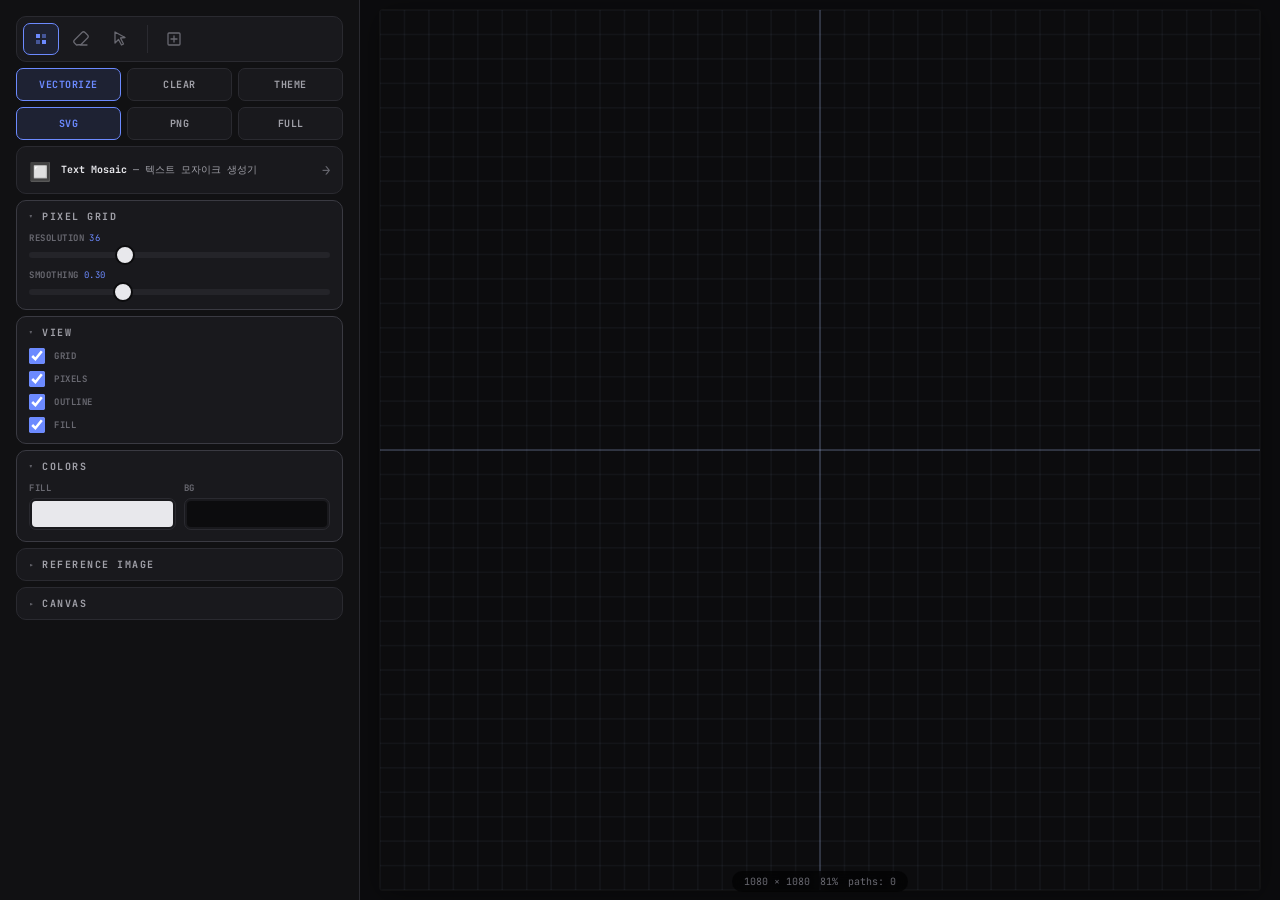
==== commit 9c28a4dd: "v5: pixel-to-vector lettering tool — complete rewrite Fundamental redesign to match the intended wor" ====
--- a/lettering/index.html
+++ b/lettering/index.html
@@ -4,7 +4,7 @@
     <meta charset="UTF-8">
     <meta name="viewport" content="width=device-width, initial-scale=1.0, maximum-scale=1.0, user-scalable=no">
     <title>Lettering Tool</title>
-    <meta name="description" content="모바일 친화적 레터링/캘리그라피 도구 — 벡터 편집 + SVG 내보내기">
+    <meta name="description" content="픽셀로 그리고 벡터로 변환하는 레터링 도구">
     <meta name="theme-color" content="#111113">
     <link rel="icon" href="data:image/svg+xml,<svg xmlns='http://www.w3.org/2000/svg' viewBox='0 0 100 100'><text y='.9em' font-size='90'>✍</text></svg>">
     <link rel="preconnect" href="https://fonts.googleapis.com">
@@ -16,64 +16,44 @@
     <div id="app">
         <div id="canvas-area">
             <canvas id="drawCanvas"></canvas>
-            <div id="brushCursor"></div>
             <div id="canvas-info">
                 <span id="canvasInfoText">1080 × 1080</span>
                 <span id="zoomLevel">100%</span>
-                <span id="strokeCount">strokes: 0</span>
+                <span id="pathCount">paths: 0</span>
             </div>
-        </div>
-
-        <!-- Fullscreen overlay -->
-        <div id="fullscreen-view" class="hidden">
-            <canvas id="fullscreenCanvas"></canvas>
-            <button id="closeFullscreen" class="close-btn" aria-label="닫기">
-                <svg width="18" height="18" viewBox="0 0 18 18" fill="none"><path d="M1 1L17 17M17 1L1 17" stroke="currentColor" stroke-width="2" stroke-linecap="round"/></svg>
-            </button>
         </div>
 
         <section id="controls">
             <div class="scroll-container">
 
-                <!-- Quick Actions Row 1 -->
-                <div class="quick-actions">
-                    <button id="undoBtn" class="btn-action" title="되돌리기 (Ctrl+Z)">
-                        <svg width="14" height="14" viewBox="0 0 16 16" fill="none"><path d="M3 7H11C13.2091 7 15 8.79086 15 11C15 13.2091 13.2091 15 11 15H8" stroke="currentColor" stroke-width="1.5" stroke-linecap="round"/><path d="M6 4L3 7L6 10" stroke="currentColor" stroke-width="1.5" stroke-linecap="round" stroke-linejoin="round"/></svg>
-                        UNDO
-                    </button>
-                    <button id="redoBtn" class="btn-action" title="다시하기 (Ctrl+Shift+Z)">
-                        <svg width="14" height="14" viewBox="0 0 16 16" fill="none"><path d="M13 7H5C2.79086 7 1 8.79086 1 11C1 13.2091 2.79086 15 5 15H8" stroke="currentColor" stroke-width="1.5" stroke-linecap="round"/><path d="M10 4L13 7L10 10" stroke="currentColor" stroke-width="1.5" stroke-linecap="round" stroke-linejoin="round"/></svg>
-                        REDO
-                    </button>
-                    <button id="clearBtn" class="btn-action danger">CLEAR</button>
-                </div>
-
-                <!-- Quick Actions Row 2 -->
-                <div class="quick-actions">
-                    <button id="fullscreenBtn" class="btn-action">FULL</button>
-                    <button id="exportBtn" class="btn-action primary">PNG</button>
-                    <button id="exportTransBtn" class="btn-action">TRANS</button>
-                    <button id="exportSvgBtn" class="btn-action primary">SVG</button>
-                </div>
-
                 <!-- Tool Bar -->
                 <div class="tool-bar">
-                    <button class="tool-btn active" data-tool="brush" title="브러시 (B)">
-                        <svg width="16" height="16" viewBox="0 0 16 16" fill="none"><path d="M11.5 1.5L14.5 4.5L5.5 13.5L1 15L2.5 10.5L11.5 1.5Z" stroke="currentColor" stroke-width="1.3" stroke-linecap="round" stroke-linejoin="round"/></svg>
+                    <button class="tool-btn active" data-tool="draw" title="픽셀 그리기 (D)">
+                        <svg width="16" height="16" viewBox="0 0 16 16" fill="none"><rect x="3" y="3" width="4" height="4" fill="currentColor"/><rect x="9" y="3" width="4" height="4" fill="currentColor" opacity="0.5"/><rect x="3" y="9" width="4" height="4" fill="currentColor" opacity="0.5"/><rect x="9" y="9" width="4" height="4" fill="currentColor"/></svg>
                     </button>
-                    <button class="tool-btn" data-tool="eraser" title="지우개 (E)">
+                    <button class="tool-btn" data-tool="erase" title="픽셀 지우기 (E)">
                         <svg width="16" height="16" viewBox="0 0 16 16" fill="none"><path d="M7 14H14M3.5 14L1.5 12C0.7 11.2 0.7 9.8 1.5 9L9 1.5C9.8 0.7 11.2 0.7 12 1.5L14.5 4C15.3 4.8 15.3 6.2 14.5 7L8 13.5L3.5 14Z" stroke="currentColor" stroke-width="1.3" stroke-linecap="round" stroke-linejoin="round"/></svg>
                     </button>
-                    <button class="tool-btn" data-tool="select" title="선택/편집 (V)">
+                    <button class="tool-btn" data-tool="select" title="앵커/핸들 편집 (V)">
                         <svg width="16" height="16" viewBox="0 0 16 16" fill="none"><path d="M2 1L2 12L5.5 8.5L8.5 14L10.5 13L7.5 7L12 6.5L2 1Z" stroke="currentColor" stroke-width="1.3" stroke-linecap="round" stroke-linejoin="round"/></svg>
                     </button>
                     <div class="tool-separator"></div>
-                    <button class="tool-btn" id="mirrorBtn" title="좌우 대칭 (M)">
-                        <svg width="16" height="16" viewBox="0 0 16 16" fill="none"><path d="M8 1V15M3 4L1 8L3 12M13 4L15 8L13 12" stroke="currentColor" stroke-width="1.3" stroke-linecap="round" stroke-linejoin="round"/></svg>
-                    </button>
-                    <button class="tool-btn" id="fitBtn" title="화면 맞추기 (0)">
+                    <button class="tool-btn" id="fitBtn" title="화면 맞추기">
                         <svg width="16" height="16" viewBox="0 0 16 16" fill="none"><rect x="2" y="2" width="12" height="12" rx="1" stroke="currentColor" stroke-width="1.3"/><path d="M5 8H11M8 5V11" stroke="currentColor" stroke-width="1.3" stroke-linecap="round"/></svg>
                     </button>
+                </div>
+
+                <!-- Quick Actions -->
+                <div class="quick-actions">
+                    <button id="vectorizeBtn" class="btn-action primary">VECTORIZE</button>
+                    <button id="clearBtn" class="btn-action danger">CLEAR</button>
+                    <button class="btn-action" onclick="_letteringToggleTheme()">THEME</button>
+                </div>
+
+                <div class="quick-actions">
+                    <button id="exportSvgBtn" class="btn-action primary">SVG</button>
+                    <button id="exportPngBtn" class="btn-action">PNG</button>
+                    <button id="fullscreenBtn" class="btn-action">FULL</button>
                 </div>
 
                 <a href="../" class="tool-nav-link">
@@ -82,79 +62,53 @@
                     <span class="tool-nav-arrow">→</span>
                 </a>
 
-                <!-- BRUSH SETTINGS -->
+                <!-- PIXEL GRID SETTINGS -->
                 <details class="section-collapsible" open>
-                    <summary class="section-toggle"><h2>BRUSH</h2></summary>
+                    <summary class="section-toggle"><h2>PIXEL GRID</h2></summary>
                     <div class="section-body">
                         <div class="field">
-                            <label>SIZE <span class="val" id="sizeVal">8</span></label>
-                            <input type="range" id="brushSize" min="1" max="80" value="8">
+                            <label>RESOLUTION <span class="val" id="gridResVal">36</span></label>
+                            <input type="range" id="gridRes" min="8" max="100" value="36">
                         </div>
                         <div class="field">
-                            <label>MIN WIDTH RATIO <span class="val" id="minWidthVal">0.15</span></label>
-                            <input type="range" id="minWidthRatio" min="0" max="100" value="15">
-                        </div>
-                        <div class="field">
-                            <label>SMOOTHING <span class="val" id="smoothVal">0.50</span></label>
-                            <input type="range" id="smoothing" min="0" max="100" value="50">
-                        </div>
-                        <div class="field">
-                            <label>TAPER START <span class="val" id="taperStartVal">0.10</span></label>
-                            <input type="range" id="taperStart" min="0" max="100" value="10">
-                        </div>
-                        <div class="field">
-                            <label>TAPER END <span class="val" id="taperEndVal">0.30</span></label>
-                            <input type="range" id="taperEnd" min="0" max="100" value="30">
-                        </div>
-                        <div class="row-2">
-                            <div class="field">
-                                <label>COLOR</label>
-                                <div class="color-input-wrap">
-                                    <input type="color" id="brushColor" value="#e8e8ec">
-                                </div>
-                            </div>
-                            <div class="field">
-                                <label>OPACITY <span class="val" id="opacityVal">1.0</span></label>
-                                <input type="range" id="brushOpacity" min="0" max="100" value="100">
-                            </div>
-                        </div>
-                        <div class="field">
-                            <label>RECENT COLORS</label>
-                            <div id="recentColors" class="color-palette"></div>
+                            <label>SMOOTHING <span class="val" id="smoothAmountVal">0.30</span></label>
+                            <input type="range" id="smoothAmount" min="0" max="100" value="30">
                         </div>
                     </div>
                 </details>
 
-                <!-- SELECT TOOL INFO -->
-                <details class="section-collapsible" id="selectInfo" style="display:none">
-                    <summary class="section-toggle"><h2>SELECTED STROKE</h2></summary>
+                <!-- VIEW -->
+                <details class="section-collapsible" open>
+                    <summary class="section-toggle"><h2>VIEW</h2></summary>
                     <div class="section-body">
-                        <p class="hint-text" id="selectHintText">스트로크를 탭하여 선택하세요. 앵커 포인트와 핸들을 드래그하여 곡선을 편집합니다.</p>
                         <div class="field">
-                            <label>STROKE COLOR</label>
-                            <div class="color-input-wrap">
-                                <input type="color" id="selectedStrokeColor" value="#e8e8ec">
-                            </div>
+                            <label><input type="checkbox" id="showGrid" checked> GRID</label>
                         </div>
                         <div class="field">
-                            <label>STROKE SIZE <span class="val" id="selectedSizeVal">8</span></label>
-                            <input type="range" id="selectedStrokeSize" min="1" max="80" value="8">
+                            <label><input type="checkbox" id="showPixels" checked> PIXELS</label>
                         </div>
-                        <button id="deleteStrokeBtn" class="btn-action danger" style="margin-top:4px">DELETE STROKE</button>
+                        <div class="field">
+                            <label><input type="checkbox" id="showOutline" checked> OUTLINE</label>
+                        </div>
+                        <div class="field">
+                            <label><input type="checkbox" id="showFill" checked> FILL</label>
+                        </div>
                     </div>
                 </details>
 
-                <!-- BRUSH PRESETS -->
-                <details class="section-collapsible">
-                    <summary class="section-toggle"><h2>BRUSH PRESETS</h2></summary>
+                <!-- COLORS -->
+                <details class="section-collapsible" open>
+                    <summary class="section-toggle"><h2>COLORS</h2></summary>
                     <div class="section-body">
-                        <div class="preset-grid">
-                            <button class="preset-btn" data-preset="pen">Pen</button>
-                            <button class="preset-btn" data-preset="brush">Brush</button>
-                            <button class="preset-btn" data-preset="marker">Marker</button>
-                            <button class="preset-btn" data-preset="calligraphy">Calligraphy</button>
-                            <button class="preset-btn" data-preset="ink">Ink</button>
-                            <button class="preset-btn" data-preset="pencil">Pencil</button>
+                        <div class="row-2">
+                            <div class="field">
+                                <label>FILL</label>
+                                <div class="color-input-wrap"><input type="color" id="fillColor" value="#e8e8ec"></div>
+                            </div>
+                            <div class="field">
+                                <label>BG</label>
+                                <div class="color-input-wrap"><input type="color" id="bgColor" value="#0c0c0e"></div>
+                            </div>
                         </div>
                     </div>
                 </details>
@@ -163,13 +117,13 @@
                 <details class="section-collapsible">
                     <summary class="section-toggle"><h2>REFERENCE IMAGE</h2></summary>
                     <div class="section-body">
-                        <label for="refImageInput" class="btn-action upload-btn" tabindex="0" role="button" style="margin-bottom:4px">LOAD REFERENCE</label>
+                        <label for="refImageInput" class="btn-action upload-btn" tabindex="0" role="button">LOAD REFERENCE</label>
                         <input type="file" id="refImageInput" accept="image/*" style="display:none">
                         <div class="field">
                             <label>OPACITY <span class="val" id="refOpacityVal">0.30</span></label>
                             <input type="range" id="refOpacity" min="0" max="100" value="30">
                         </div>
-                        <button id="removeRefBtn" class="btn-action danger" style="margin-top:2px">REMOVE</button>
+                        <button id="removeRefBtn" class="btn-action danger">REMOVE</button>
                     </div>
                 </details>
 
@@ -179,9 +133,7 @@
                     <div class="section-body">
                         <div class="preset-grid" style="margin-bottom:6px">
                             <button class="size-preset-btn" data-w="1080" data-h="1080">1080²</button>
-                            <button class="size-preset-btn" data-w="1080" data-h="1920">1080×1920</button>
-                            <button class="size-preset-btn" data-w="1920" data-h="1080">1920×1080</button>
-                            <button class="size-preset-btn" data-w="2048" data-h="2048">2048²</button>
+                            <button class="size-preset-btn" data-w="1000" data-h="1000">1000²</button>
                         </div>
                         <div class="row-2">
                             <div class="field">
@@ -193,38 +145,7 @@
                                 <input type="number" id="canvasH" value="1080" min="100" max="4096">
                             </div>
                         </div>
-                        <div class="field">
-                            <label>BG COLOR</label>
-                            <div class="color-input-wrap">
-                                <input type="color" id="bgColor" value="#0c0c0e">
-                            </div>
-                        </div>
                         <button id="resizeBtn" class="btn-action" style="margin-top:4px">APPLY SIZE</button>
-                    </div>
-                </details>
-
-                <!-- GUIDES -->
-                <details class="section-collapsible">
-                    <summary class="section-toggle"><h2>GUIDES</h2></summary>
-                    <div class="section-body">
-                        <div class="field">
-                            <label><input type="checkbox" id="showGuides"> GUIDE LINES</label>
-                        </div>
-                        <div class="field">
-                            <label><input type="checkbox" id="showGrid"> GRID</label>
-                        </div>
-                        <div class="field">
-                            <label>ROWS <span class="val" id="guideRowsVal">4</span></label>
-                            <input type="range" id="guideRows" min="1" max="12" value="4">
-                        </div>
-                        <div class="field">
-                            <label>PADDING <span class="val" id="guidePadVal">5%</span></label>
-                            <input type="range" id="guidePadding" min="0" max="30" value="5">
-                        </div>
-                        <div class="field">
-                            <label>GRID SIZE <span class="val" id="gridSizeVal">50</span></label>
-                            <input type="range" id="gridSize" min="10" max="200" value="50">
-                        </div>
                     </div>
                 </details>
 
@@ -232,6 +153,14 @@
         </section>
     </div>
 
+    <!-- Fullscreen -->
+    <div id="fullscreen-view" class="hidden">
+        <canvas id="fullscreenCanvas"></canvas>
+        <button id="closeFullscreen" class="close-btn" aria-label="닫기">
+            <svg width="18" height="18" viewBox="0 0 18 18" fill="none"><path d="M1 1L17 17M17 1L1 17" stroke="currentColor" stroke-width="2" stroke-linecap="round"/></svg>
+        </button>
+    </div>
+
     <script src="sketch.js"></script>
 </body>
 </html>
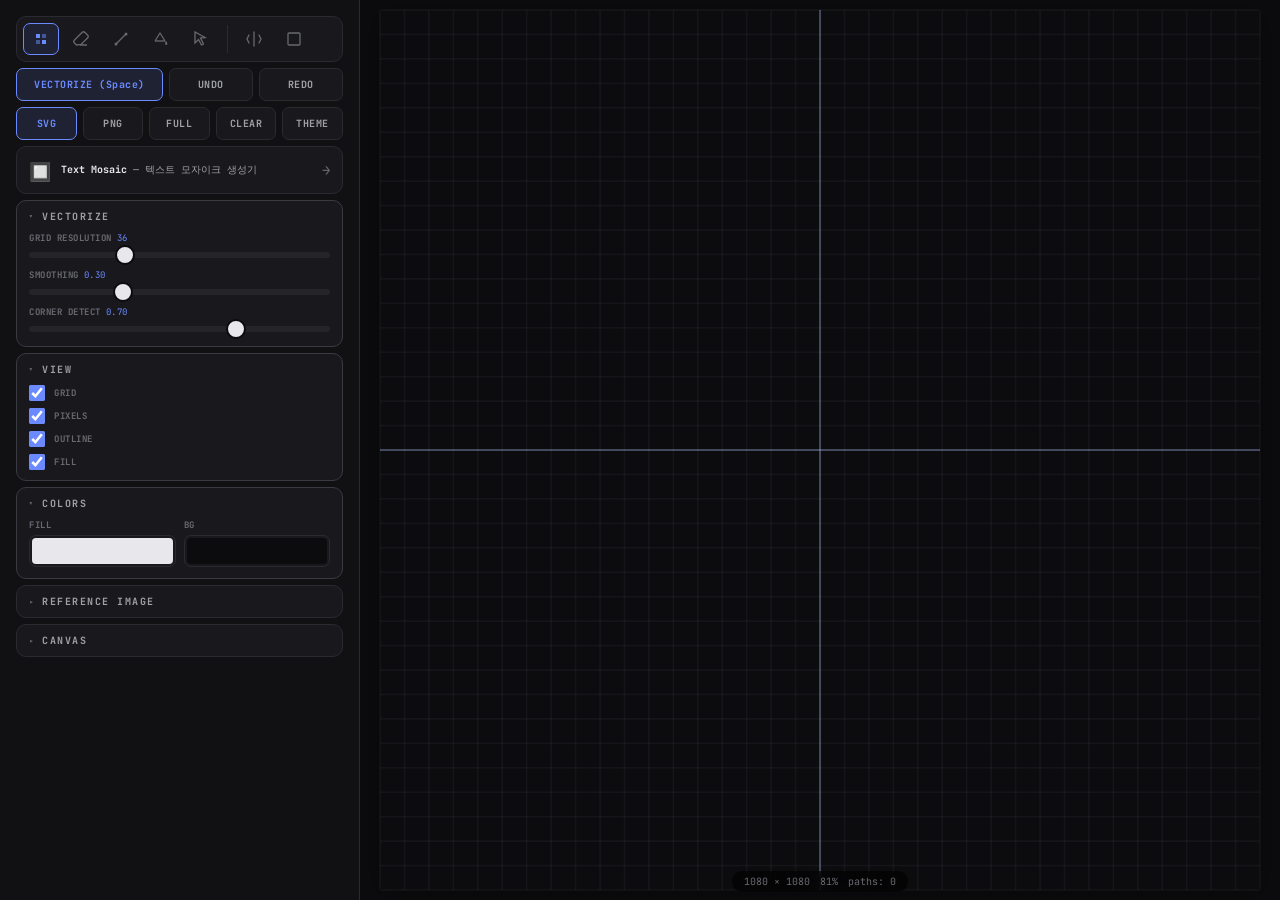
==== commit 0da9f312: "v6: major upgrade — Potrace-inspired corner detect, bezier fitting,     flood fill, line tool, mirro" ====
--- a/lettering/index.html
+++ b/lettering/index.html
@@ -31,29 +31,39 @@
                     <button class="tool-btn active" data-tool="draw" title="픽셀 그리기 (D)">
                         <svg width="16" height="16" viewBox="0 0 16 16" fill="none"><rect x="3" y="3" width="4" height="4" fill="currentColor"/><rect x="9" y="3" width="4" height="4" fill="currentColor" opacity="0.5"/><rect x="3" y="9" width="4" height="4" fill="currentColor" opacity="0.5"/><rect x="9" y="9" width="4" height="4" fill="currentColor"/></svg>
                     </button>
-                    <button class="tool-btn" data-tool="erase" title="픽셀 지우기 (E)">
-                        <svg width="16" height="16" viewBox="0 0 16 16" fill="none"><path d="M7 14H14M3.5 14L1.5 12C0.7 11.2 0.7 9.8 1.5 9L9 1.5C9.8 0.7 11.2 0.7 12 1.5L14.5 4C15.3 4.8 15.3 6.2 14.5 7L8 13.5L3.5 14Z" stroke="currentColor" stroke-width="1.3" stroke-linecap="round" stroke-linejoin="round"/></svg>
+                    <button class="tool-btn" data-tool="erase" title="지우개 (E)">
+                        <svg width="16" height="16" viewBox="0 0 16 16" fill="none"><path d="M7 14H14M3.5 14L1.5 12C0.7 11.2 0.7 9.8 1.5 9L9 1.5C9.8 0.7 11.2 0.7 12 1.5L14.5 4C15.3 4.8 15.3 6.2 14.5 7L8 13.5L3.5 14Z" stroke="currentColor" stroke-width="1.3"/></svg>
                     </button>
-                    <button class="tool-btn" data-tool="select" title="앵커/핸들 편집 (V)">
-                        <svg width="16" height="16" viewBox="0 0 16 16" fill="none"><path d="M2 1L2 12L5.5 8.5L8.5 14L10.5 13L7.5 7L12 6.5L2 1Z" stroke="currentColor" stroke-width="1.3" stroke-linecap="round" stroke-linejoin="round"/></svg>
+                    <button class="tool-btn" data-tool="line" title="직선 (L)">
+                        <svg width="16" height="16" viewBox="0 0 16 16" fill="none"><path d="M3 13L13 3" stroke="currentColor" stroke-width="1.3" stroke-linecap="round"/><circle cx="3" cy="13" r="1.5" fill="currentColor"/><circle cx="13" cy="3" r="1.5" fill="currentColor"/></svg>
+                    </button>
+                    <button class="tool-btn" data-tool="fill" title="채우기 (G)">
+                        <svg width="16" height="16" viewBox="0 0 16 16" fill="none"><path d="M2 10L7 2L12 10" stroke="currentColor" stroke-width="1.3" stroke-linejoin="round"/><path d="M2 10H12" stroke="currentColor" stroke-width="1.3"/><path d="M13 10C13 10 15 12 14 13.5C13 15 11 13 13 10Z" fill="currentColor"/></svg>
+                    </button>
+                    <button class="tool-btn" data-tool="select" title="앵커 편집 (V)">
+                        <svg width="16" height="16" viewBox="0 0 16 16" fill="none"><path d="M2 1L2 12L5.5 8.5L8.5 14L10.5 13L7.5 7L12 6.5L2 1Z" stroke="currentColor" stroke-width="1.3"/></svg>
                     </button>
                     <div class="tool-separator"></div>
-                    <button class="tool-btn" id="fitBtn" title="화면 맞추기">
-                        <svg width="16" height="16" viewBox="0 0 16 16" fill="none"><rect x="2" y="2" width="12" height="12" rx="1" stroke="currentColor" stroke-width="1.3"/><path d="M5 8H11M8 5V11" stroke="currentColor" stroke-width="1.3" stroke-linecap="round"/></svg>
+                    <button class="tool-btn" id="mirrorBtn" title="미러 (M)">
+                        <svg width="16" height="16" viewBox="0 0 16 16" fill="none"><path d="M8 1V15M3 4L1 8L3 12M13 4L15 8L13 12" stroke="currentColor" stroke-width="1.3" stroke-linecap="round"/></svg>
+                    </button>
+                    <button class="tool-btn" id="fitBtn" title="맞추기">
+                        <svg width="16" height="16" viewBox="0 0 16 16" fill="none"><rect x="2" y="2" width="12" height="12" rx="1" stroke="currentColor" stroke-width="1.3"/></svg>
                     </button>
                 </div>
 
-                <!-- Quick Actions -->
+                <!-- Actions -->
                 <div class="quick-actions">
-                    <button id="vectorizeBtn" class="btn-action primary">VECTORIZE</button>
-                    <button id="clearBtn" class="btn-action danger">CLEAR</button>
-                    <button class="btn-action" onclick="_letteringToggleTheme()">THEME</button>
+                    <button id="vectorizeBtn" class="btn-action primary" style="flex:2">VECTORIZE (Space)</button>
+                    <button id="undoBtn" class="btn-action">UNDO</button>
+                    <button id="redoBtn" class="btn-action">REDO</button>
                 </div>
-
                 <div class="quick-actions">
                     <button id="exportSvgBtn" class="btn-action primary">SVG</button>
                     <button id="exportPngBtn" class="btn-action">PNG</button>
                     <button id="fullscreenBtn" class="btn-action">FULL</button>
+                    <button id="clearBtn" class="btn-action danger">CLEAR</button>
+                    <button class="btn-action" onclick="_letteringToggleTheme()">THEME</button>
                 </div>
 
                 <a href="../" class="tool-nav-link">
@@ -62,17 +72,21 @@
                     <span class="tool-nav-arrow">→</span>
                 </a>
 
-                <!-- PIXEL GRID SETTINGS -->
+                <!-- VECTORIZE SETTINGS -->
                 <details class="section-collapsible" open>
-                    <summary class="section-toggle"><h2>PIXEL GRID</h2></summary>
+                    <summary class="section-toggle"><h2>VECTORIZE</h2></summary>
                     <div class="section-body">
                         <div class="field">
-                            <label>RESOLUTION <span class="val" id="gridResVal">36</span></label>
+                            <label>GRID RESOLUTION <span class="val" id="gridResVal">36</span></label>
                             <input type="range" id="gridRes" min="8" max="100" value="36">
                         </div>
                         <div class="field">
                             <label>SMOOTHING <span class="val" id="smoothAmountVal">0.30</span></label>
                             <input type="range" id="smoothAmount" min="0" max="100" value="30">
+                        </div>
+                        <div class="field">
+                            <label>CORNER DETECT <span class="val" id="cornerThresholdVal">0.70</span></label>
+                            <input type="range" id="cornerThreshold" min="0" max="100" value="70">
                         </div>
                     </div>
                 </details>
@@ -81,18 +95,10 @@
                 <details class="section-collapsible" open>
                     <summary class="section-toggle"><h2>VIEW</h2></summary>
                     <div class="section-body">
-                        <div class="field">
-                            <label><input type="checkbox" id="showGrid" checked> GRID</label>
-                        </div>
-                        <div class="field">
-                            <label><input type="checkbox" id="showPixels" checked> PIXELS</label>
-                        </div>
-                        <div class="field">
-                            <label><input type="checkbox" id="showOutline" checked> OUTLINE</label>
-                        </div>
-                        <div class="field">
-                            <label><input type="checkbox" id="showFill" checked> FILL</label>
-                        </div>
+                        <div class="field"><label><input type="checkbox" id="showGrid" checked> GRID</label></div>
+                        <div class="field"><label><input type="checkbox" id="showPixels" checked> PIXELS</label></div>
+                        <div class="field"><label><input type="checkbox" id="showOutline" checked> OUTLINE</label></div>
+                        <div class="field"><label><input type="checkbox" id="showFill" checked> FILL</label></div>
                     </div>
                 </details>
 
@@ -101,14 +107,8 @@
                     <summary class="section-toggle"><h2>COLORS</h2></summary>
                     <div class="section-body">
                         <div class="row-2">
-                            <div class="field">
-                                <label>FILL</label>
-                                <div class="color-input-wrap"><input type="color" id="fillColor" value="#e8e8ec"></div>
-                            </div>
-                            <div class="field">
-                                <label>BG</label>
-                                <div class="color-input-wrap"><input type="color" id="bgColor" value="#0c0c0e"></div>
-                            </div>
+                            <div class="field"><label>FILL</label><div class="color-input-wrap"><input type="color" id="fillColor" value="#e8e8ec"></div></div>
+                            <div class="field"><label>BG</label><div class="color-input-wrap"><input type="color" id="bgColor" value="#0c0c0e"></div></div>
                         </div>
                     </div>
                 </details>
@@ -127,7 +127,7 @@
                     </div>
                 </details>
 
-                <!-- CANVAS SETTINGS -->
+                <!-- CANVAS -->
                 <details class="section-collapsible">
                     <summary class="section-toggle"><h2>CANVAS</h2></summary>
                     <div class="section-body">
@@ -136,16 +136,10 @@
                             <button class="size-preset-btn" data-w="1000" data-h="1000">1000²</button>
                         </div>
                         <div class="row-2">
-                            <div class="field">
-                                <label>WIDTH</label>
-                                <input type="number" id="canvasW" value="1080" min="100" max="4096">
-                            </div>
-                            <div class="field">
-                                <label>HEIGHT</label>
-                                <input type="number" id="canvasH" value="1080" min="100" max="4096">
-                            </div>
+                            <div class="field"><label>W</label><input type="number" id="canvasW" value="1080" min="100" max="4096"></div>
+                            <div class="field"><label>H</label><input type="number" id="canvasH" value="1080" min="100" max="4096"></div>
                         </div>
-                        <button id="resizeBtn" class="btn-action" style="margin-top:4px">APPLY SIZE</button>
+                        <button id="resizeBtn" class="btn-action" style="margin-top:4px">APPLY</button>
                     </div>
                 </details>
 
@@ -153,7 +147,6 @@
         </section>
     </div>
 
-    <!-- Fullscreen -->
     <div id="fullscreen-view" class="hidden">
         <canvas id="fullscreenCanvas"></canvas>
         <button id="closeFullscreen" class="close-btn" aria-label="닫기">
